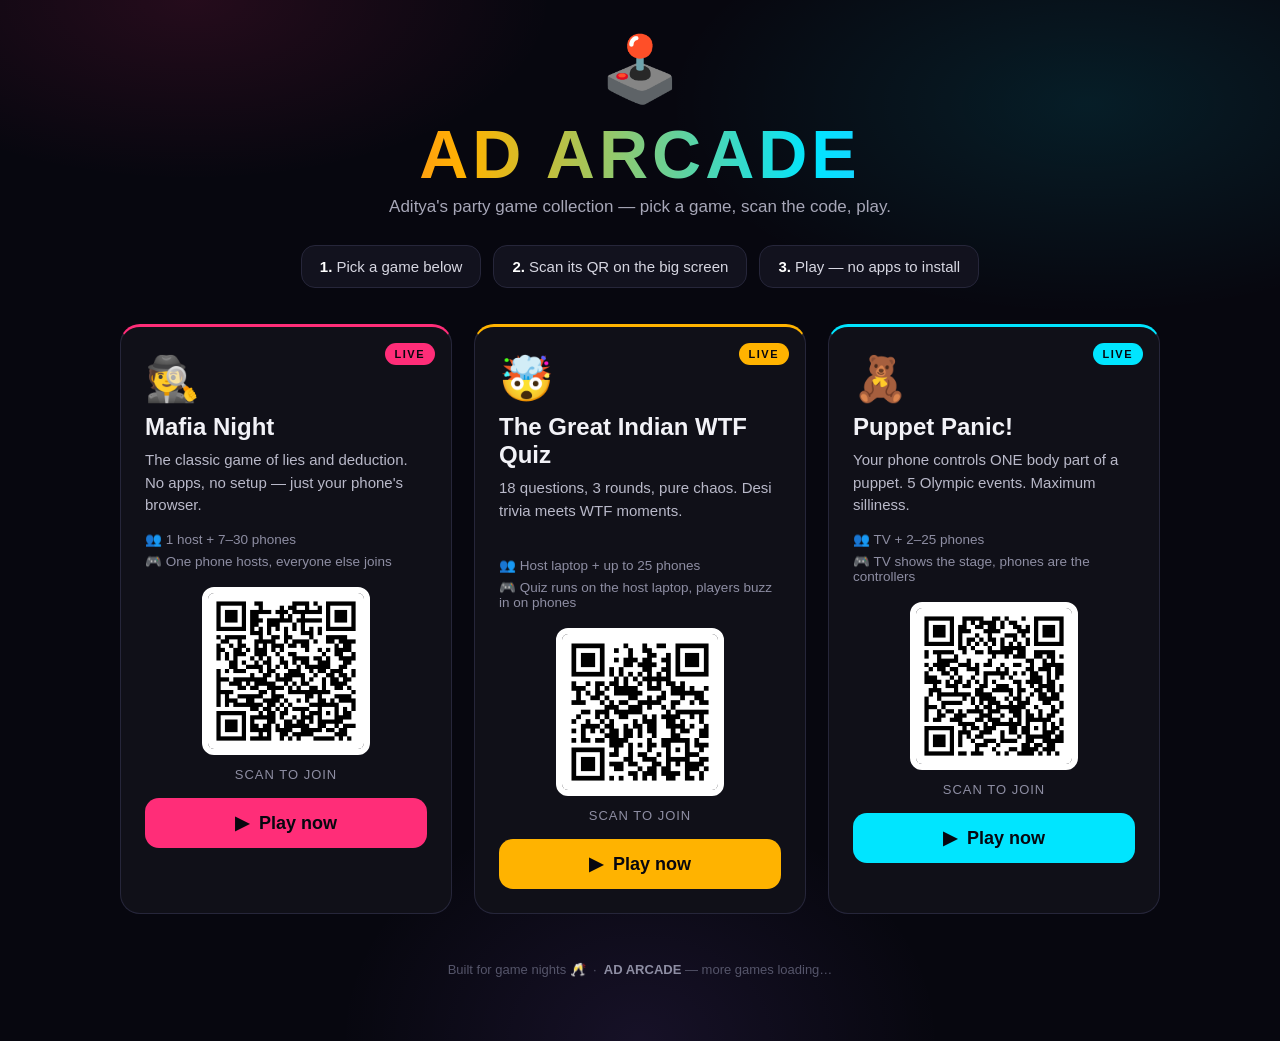
==== hub.html @ 67c1f90f "Add AD ARCADE game-night hub (hub.html) — links the three live party games with QR join codes" ====
<!DOCTYPE html>
<html lang="en">
<head>
<meta charset="UTF-8">
<meta name="viewport" content="width=device-width, initial-scale=1.0">
<title>AD ARCADE — Aditya's Party Games</title>
<style>
  * { margin:0; padding:0; box-sizing:border-box; }
  body {
    font-family: -apple-system, BlinkMacSystemFont, "Segoe UI", Roboto, Helvetica, Arial, sans-serif;
    background:#07070f; color:#f2f2f7; min-height:100vh;
    background-image:
      radial-gradient(600px 300px at 15% 0%, rgba(255,45,120,.12), transparent 60%),
      radial-gradient(700px 350px at 85% 10%, rgba(0,229,255,.10), transparent 60%),
      radial-gradient(500px 400px at 50% 100%, rgba(160,107,255,.10), transparent 60%);
  }
  .wrap { max-width:1080px; margin:0 auto; padding:32px 20px 64px; }
  header { text-align:center; margin-bottom:12px; }
  .logo { font-size:64px; }
  h1 {
    font-size:clamp(40px, 7vw, 68px); letter-spacing:4px; font-weight:900;
    background:linear-gradient(90deg,#ff2d78,#ffb300,#00e5ff,#a06bff);
    -webkit-background-clip:text; background-clip:text; color:transparent;
    margin:8px 0 4px;
  }
  .sub { color:#a7a7b8; font-size:17px; margin-bottom:28px; }
  .how { display:flex; gap:12px; justify-content:center; flex-wrap:wrap; margin-bottom:36px; }
  .step {
    background:#12121e; border:1px solid #26263a; border-radius:14px;
    padding:12px 18px; font-size:15px; color:#d7d7e2;
  }
  .step b { color:#fff; }
  .grid { display:grid; grid-template-columns:repeat(auto-fit, minmax(300px,1fr)); gap:22px; }
  .card {
    --ac:#00e5ff;
    position:relative; background:#101018; border-radius:20px; padding:26px 24px 24px;
    border:1px solid #26263a; border-top:3px solid var(--ac);
    box-shadow:0 0 0 rgba(0,0,0,0); transition:transform .18s ease, box-shadow .18s ease;
  }
  .card:hover { transform:translateY(-4px); box-shadow:0 12px 40px -12px var(--ac); }
  .badge {
    position:absolute; top:16px; right:16px; font-size:11px; font-weight:800; letter-spacing:1.5px;
    padding:5px 10px; border-radius:999px; background:var(--ac); color:#07070f;
  }
  .g-emoji { font-size:44px; margin-bottom:8px; }
  .card h2 { font-size:24px; margin-bottom:8px; }
  .tagline { color:#b9b9c9; font-size:15px; line-height:1.5; margin-bottom:14px; min-height:66px; }
  .meta { display:flex; flex-direction:column; gap:6px; font-size:13.5px; color:#8e8ea3; margin-bottom:18px; }
  .qr-wrap { text-align:center; margin-bottom:16px; }
  .qr { width:168px; height:168px; border-radius:12px; border:6px solid #fff; background:#fff; }
  .qr-cap { margin-top:8px; font-size:13px; color:#8e8ea3; letter-spacing:1px; text-transform:uppercase; }
  .play {
    display:block; text-align:center; text-decoration:none; font-weight:800; font-size:18px;
    color:#07070f; background:var(--ac); border-radius:14px; padding:14px;
  }
  .play:active { transform:scale(.98); }
  .soon { text-align:center; padding:26px 0 10px; }
  .soon-big { font-size:52px; margin-bottom:10px; }
  .soon-txt { color:#8e8ea3; font-size:15px; line-height:1.6; }
  footer { text-align:center; margin-top:48px; color:#55556a; font-size:13px; }
  footer b { color:#8e8ea3; }
</style>
</head>
<body>
<div class="wrap">
  <header>
    <div class="logo">🕹️</div>
    <h1>AD ARCADE</h1>
    <p class="sub">Aditya's party game collection — pick a game, scan the code, play.</p>
  </header>
  <div class="how">
    <div class="step"><b>1.</b> Pick a game below</div>
    <div class="step"><b>2.</b> Scan its QR on the big screen</div>
    <div class="step"><b>3.</b> Play — no apps to install</div>
  </div>
  <div class="grid">

    <article class="card" style="--ac:#ff2d78">
      <div class="badge">LIVE</div>
      <div class="g-emoji">🕵️</div>
      <h2>Mafia Night</h2>
      <p class="tagline">The classic game of lies and deduction. No apps, no setup — just your phone's browser.</p>
      <div class="meta">
        <span>👥 1 host + 7–30 phones</span>
        <span>🎮 One phone hosts, everyone else joins</span>
      </div>
      
        <div class="qr-wrap">
          <img class="qr" src="[data-uri]" alt="QR code for Mafia Night">
          <div class="qr-cap">Scan to join</div>
        </div>
        <a class="play" style="--ac:#ff2d78" href="https://ad-arcade-mafia-night.adityasuresh2110.workers.dev/" target="_blank" rel="noopener">▶&nbsp; Play now</a>
    </article>

    <article class="card" style="--ac:#ffb300">
      <div class="badge">LIVE</div>
      <div class="g-emoji">🤯</div>
      <h2>The Great Indian WTF Quiz</h2>
      <p class="tagline">18 questions, 3 rounds, pure chaos. Desi trivia meets WTF moments.</p>
      <div class="meta">
        <span>👥 Host laptop + up to 25 phones</span>
        <span>🎮 Quiz runs on the host laptop, players buzz in on phones</span>
      </div>
      
        <div class="qr-wrap">
          <img class="qr" src="[data-uri]" alt="QR code for The Great Indian WTF Quiz">
          <div class="qr-cap">Scan to join</div>
        </div>
        <a class="play" style="--ac:#ffb300" href="https://cute-blini-564c95.netlify.app" target="_blank" rel="noopener">▶&nbsp; Play now</a>
    </article>

    <article class="card" style="--ac:#00e5ff">
      <div class="badge">LIVE</div>
      <div class="g-emoji">🧸</div>
      <h2>Puppet Panic!</h2>
      <p class="tagline">Your phone controls ONE body part of a puppet. 5 Olympic events. Maximum silliness.</p>
      <div class="meta">
        <span>👥 TV + 2–25 phones</span>
        <span>🎮 TV shows the stage, phones are the controllers</span>
      </div>
      
        <div class="qr-wrap">
          <img class="qr" src="[data-uri]" alt="QR code for Puppet Panic!">
          <div class="qr-cap">Scan to join</div>
        </div>
        <a class="play" style="--ac:#00e5ff" href="https://adityasuresh109.github.io/Puppet-Panic/play.html" target="_blank" rel="noopener">▶&nbsp; Play now</a>
    </article>
  </div>
  <footer>Built for game nights 🥂 &nbsp;·&nbsp; <b>AD ARCADE</b> — more games loading…</footer>
</div>
</body>
</html>
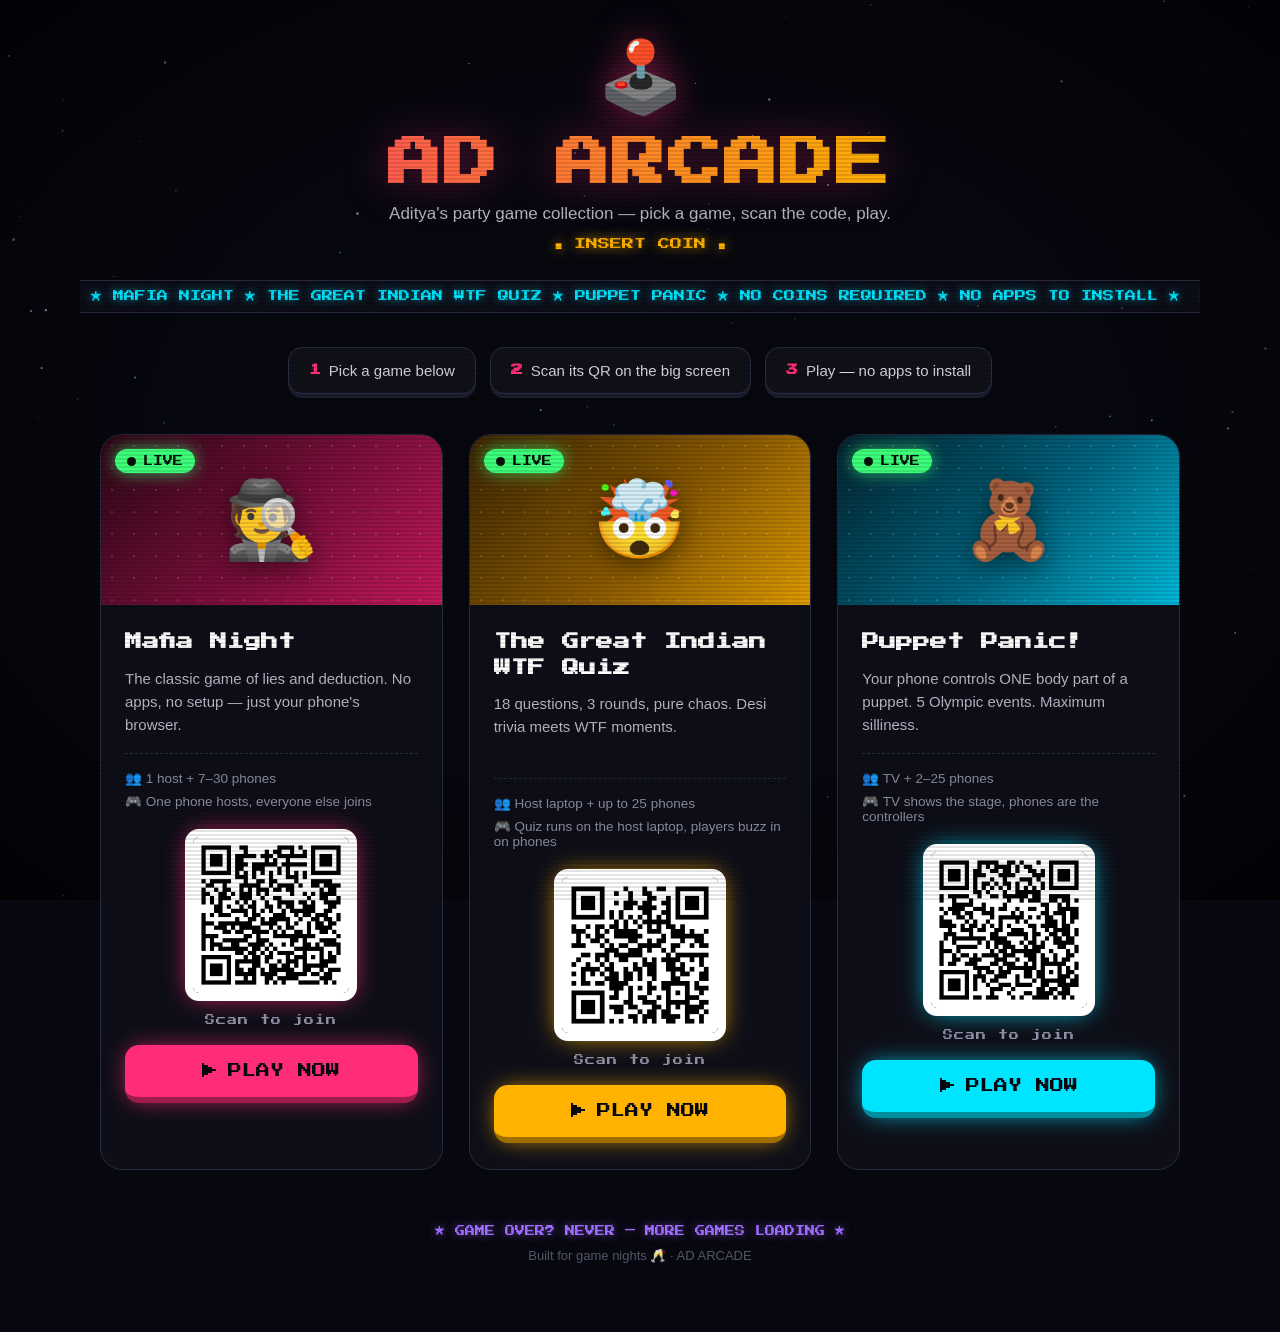
==== commit 33fbe902: "Arcade hub UI overhaul — Press Start 2P type, starfield, ticker, art headers, arcade buttons" ====
--- a/hub.html
+++ b/hub.html
@@ -5,128 +5,212 @@
 <meta name="viewport" content="width=device-width, initial-scale=1.0">
 <title>AD ARCADE — Aditya's Party Games</title>
 <style>
-  * { margin:0; padding:0; box-sizing:border-box; }
-  body {
-    font-family: -apple-system, BlinkMacSystemFont, "Segoe UI", Roboto, Helvetica, Arial, sans-serif;
-    background:#07070f; color:#f2f2f7; min-height:100vh;
-    background-image:
-      radial-gradient(600px 300px at 15% 0%, rgba(255,45,120,.12), transparent 60%),
-      radial-gradient(700px 350px at 85% 10%, rgba(0,229,255,.10), transparent 60%),
-      radial-gradient(500px 400px at 50% 100%, rgba(160,107,255,.10), transparent 60%);
-  }
-  .wrap { max-width:1080px; margin:0 auto; padding:32px 20px 64px; }
-  header { text-align:center; margin-bottom:12px; }
-  .logo { font-size:64px; }
-  h1 {
-    font-size:clamp(40px, 7vw, 68px); letter-spacing:4px; font-weight:900;
-    background:linear-gradient(90deg,#ff2d78,#ffb300,#00e5ff,#a06bff);
-    -webkit-background-clip:text; background-clip:text; color:transparent;
-    margin:8px 0 4px;
-  }
-  .sub { color:#a7a7b8; font-size:17px; margin-bottom:28px; }
-  .how { display:flex; gap:12px; justify-content:center; flex-wrap:wrap; margin-bottom:36px; }
-  .step {
-    background:#12121e; border:1px solid #26263a; border-radius:14px;
-    padding:12px 18px; font-size:15px; color:#d7d7e2;
-  }
-  .step b { color:#fff; }
-  .grid { display:grid; grid-template-columns:repeat(auto-fit, minmax(300px,1fr)); gap:22px; }
-  .card {
-    --ac:#00e5ff;
-    position:relative; background:#101018; border-radius:20px; padding:26px 24px 24px;
-    border:1px solid #26263a; border-top:3px solid var(--ac);
-    box-shadow:0 0 0 rgba(0,0,0,0); transition:transform .18s ease, box-shadow .18s ease;
-  }
-  .card:hover { transform:translateY(-4px); box-shadow:0 12px 40px -12px var(--ac); }
-  .badge {
-    position:absolute; top:16px; right:16px; font-size:11px; font-weight:800; letter-spacing:1.5px;
-    padding:5px 10px; border-radius:999px; background:var(--ac); color:#07070f;
-  }
-  .g-emoji { font-size:44px; margin-bottom:8px; }
-  .card h2 { font-size:24px; margin-bottom:8px; }
-  .tagline { color:#b9b9c9; font-size:15px; line-height:1.5; margin-bottom:14px; min-height:66px; }
-  .meta { display:flex; flex-direction:column; gap:6px; font-size:13.5px; color:#8e8ea3; margin-bottom:18px; }
-  .qr-wrap { text-align:center; margin-bottom:16px; }
-  .qr { width:168px; height:168px; border-radius:12px; border:6px solid #fff; background:#fff; }
-  .qr-cap { margin-top:8px; font-size:13px; color:#8e8ea3; letter-spacing:1px; text-transform:uppercase; }
-  .play {
-    display:block; text-align:center; text-decoration:none; font-weight:800; font-size:18px;
-    color:#07070f; background:var(--ac); border-radius:14px; padding:14px;
-  }
-  .play:active { transform:scale(.98); }
-  .soon { text-align:center; padding:26px 0 10px; }
-  .soon-big { font-size:52px; margin-bottom:10px; }
-  .soon-txt { color:#8e8ea3; font-size:15px; line-height:1.6; }
-  footer { text-align:center; margin-top:48px; color:#55556a; font-size:13px; }
-  footer b { color:#8e8ea3; }
+@import url('https://fonts.googleapis.com/css2?family=Press+Start+2P&display=swap');
+* { margin:0; padding:0; box-sizing:border-box; }
+:root { --bg:#07070f; }
+body {
+  font-family:-apple-system,BlinkMacSystemFont,"Segoe UI",Roboto,Helvetica,Arial,sans-serif;
+  background:var(--bg); color:#f2f2f7; min-height:100vh; overflow-x:hidden;
+}
+#stars { position:fixed; inset:0; z-index:0; pointer-events:none; }
+body::after {
+  content:""; position:fixed; inset:0; z-index:60; pointer-events:none; opacity:.5;
+  background:repeating-linear-gradient(transparent 0 2px, rgba(0,0,0,.22) 2px 4px);
+}
+.vignette { position:fixed; inset:0; z-index:1; pointer-events:none;
+  background:radial-gradient(ellipse at center, transparent 55%, rgba(0,0,0,.55) 100%); }
+.wrap { position:relative; z-index:2; max-width:1120px; margin:0 auto; padding:36px 20px 70px; }
+header { text-align:center; margin-bottom:6px; }
+.logo { font-size:70px; filter:drop-shadow(0 0 18px rgba(255,45,120,.55)); animation:hover 3.2s ease-in-out infinite; }
+@keyframes hover { 0%,100%{transform:translateY(0)} 50%{transform:translateY(-10px)} }
+h1 {
+  font-family:'Press Start 2P',monospace; font-size:clamp(30px,6vw,54px); letter-spacing:2px;
+  background:linear-gradient(90deg,#ff2d78,#ffb300,#00e5ff,#a06bff,#ff2d78);
+  background-size:300% 100%; -webkit-background-clip:text; background-clip:text; color:transparent;
+  animation:slide 8s linear infinite; margin:18px 0 14px;
+  filter:drop-shadow(0 0 22px rgba(255,45,120,.35));
+}
+@keyframes slide { to { background-position:300% 0; } }
+.sub { color:#b9b9c9; font-size:17px; margin-bottom:14px; }
+.coin {
+  font-family:'Press Start 2P',monospace; font-size:12px; color:#ffb300;
+  text-shadow:0 0 12px rgba(255,179,0,.8); animation:blink 1.4s steps(2) infinite; margin-bottom:26px;
+}
+@keyframes blink { 50% { opacity:.15; } }
+.ticker { overflow:hidden; border-top:1px solid #26263a; border-bottom:1px solid #26263a;
+  margin:0 -20px 34px; background:rgba(16,16,28,.7); }
+.ticker-inner { display:inline-block; white-space:nowrap; padding:10px 0;
+  font-family:'Press Start 2P',monospace; font-size:11px; color:#00e5ff;
+  text-shadow:0 0 10px rgba(0,229,255,.6); animation:tick 22s linear infinite; }
+@keyframes tick { from{transform:translateX(0)} to{transform:translateX(-50%)} }
+.how { display:flex; gap:14px; justify-content:center; flex-wrap:wrap; margin-bottom:40px; }
+.step { background:#101018; border:1px solid #2c2c44; border-radius:14px; padding:14px 20px;
+  font-size:15px; color:#d7d7e2; box-shadow:0 4px 0 #1c1c2c; }
+.step b { font-family:'Press Start 2P',monospace; font-size:12px; color:#ff2d78; margin-right:8px; }
+.grid { display:grid; grid-template-columns:repeat(auto-fit,minmax(310px,1fr)); gap:26px; }
+.card {
+  --ac:#00e5ff; background:#0e0e18; border-radius:22px; overflow:hidden;
+  border:1px solid #2a2a40; transition:transform .2s ease, box-shadow .2s ease;
+}
+.card:hover { transform:translateY(-6px) scale(1.01); box-shadow:0 18px 60px -14px var(--ac); }
+.art { position:relative; height:170px; display:flex; align-items:center; justify-content:center; overflow:hidden; }
+.art::before { content:""; position:absolute; inset:0;
+  background-image:radial-gradient(rgba(255,255,255,.14) 1.5px, transparent 1.5px);
+  background-size:22px 22px; }
+.art-emoji { font-size:76px; position:relative; z-index:1;
+  filter:drop-shadow(0 6px 14px rgba(0,0,0,.5)); animation:hover 3s ease-in-out infinite; }
+.shine { position:absolute; top:0; left:-80%; width:60%; height:100%; z-index:2;
+  background:linear-gradient(105deg,transparent,rgba(255,255,255,.22),transparent);
+  transform:skewX(-20deg); transition:left .7s ease; }
+.card:hover .shine { left:130%; }
+.livepill {
+  position:absolute; top:14px; left:14px; z-index:3; display:flex; align-items:center; gap:7px;
+  font-family:'Press Start 2P',monospace; font-size:10px; color:#06130b;
+  background:#3dff7a; border-radius:999px; padding:7px 12px;
+  box-shadow:0 0 16px rgba(61,255,122,.7);
+}
+.dot { width:9px; height:9px; border-radius:50%; background:#06130b; animation:blink 1.1s steps(2) infinite; }
+.cbody { padding:24px 24px 26px; }
+.card h2 { font-family:'Press Start 2P',monospace; font-size:17px; line-height:1.5; margin-bottom:12px; color:#fff; }
+.tagline { color:#b9b9c9; font-size:15px; line-height:1.55; margin-bottom:16px; min-height:70px; }
+.meta { display:flex; flex-direction:column; gap:7px; font-size:13.5px; color:#8e8ea3; margin-bottom:20px;
+  border-top:1px dashed #2a2a40; padding-top:16px; }
+.qr-wrap { text-align:center; margin-bottom:20px; }
+.qr { width:172px; height:172px; border-radius:14px; border:8px solid #fff; background:#fff;
+  box-shadow:0 0 26px -6px var(--ac); }
+.qr-cap { margin-top:10px; font-family:'Press Start 2P',monospace; font-size:10px; color:#8e8ea3; letter-spacing:1px; }
+.play {
+  display:flex; align-items:center; justify-content:center; gap:10px;
+  font-family:'Press Start 2P',monospace; font-size:14px; text-decoration:none; color:#07070f;
+  background:var(--ac); border-radius:14px; padding:18px;
+  border-bottom:6px solid color-mix(in srgb, var(--ac), black 38%);
+  text-shadow:none; transition:transform .08s ease, border-bottom-width .08s ease;
+  box-shadow:0 0 24px -6px var(--ac);
+}
+.play span { font-size:16px; }
+.play:hover { filter:brightness(1.08); }
+.play:active { transform:translateY(4px); border-bottom-width:2px; }
+footer { text-align:center; margin-top:56px; color:#55556a; font-size:13px; }
+footer .fcoin { font-family:'Press Start 2P',monospace; font-size:10px; color:#a06bff;
+  text-shadow:0 0 10px rgba(160,107,255,.6); display:block; margin-bottom:12px; }
+@media (max-width:640px){
+  .tagline{min-height:0}
+  .qr{width:150px;height:150px}
+}
 </style>
 </head>
 <body>
+<canvas id="stars"></canvas>
+<div class="vignette"></div>
 <div class="wrap">
   <header>
     <div class="logo">🕹️</div>
     <h1>AD ARCADE</h1>
     <p class="sub">Aditya's party game collection — pick a game, scan the code, play.</p>
+    <div class="coin">■ INSERT COIN ■</div>
   </header>
+  <div class="ticker"><div class="ticker-inner" id="ticker"></div></div>
   <div class="how">
-    <div class="step"><b>1.</b> Pick a game below</div>
-    <div class="step"><b>2.</b> Scan its QR on the big screen</div>
-    <div class="step"><b>3.</b> Play — no apps to install</div>
+    <div class="step"><b>1</b>Pick a game below</div>
+    <div class="step"><b>2</b>Scan its QR on the big screen</div>
+    <div class="step"><b>3</b>Play — no apps to install</div>
   </div>
   <div class="grid">
 
     <article class="card" style="--ac:#ff2d78">
-      <div class="badge">LIVE</div>
-      <div class="g-emoji">🕵️</div>
-      <h2>Mafia Night</h2>
-      <p class="tagline">The classic game of lies and deduction. No apps, no setup — just your phone's browser.</p>
-      <div class="meta">
-        <span>👥 1 host + 7–30 phones</span>
-        <span>🎮 One phone hosts, everyone else joins</span>
-      </div>
-      
+      <div class="art" style="background:linear-gradient(135deg,#2b0716 0%,#7d0f3c 55%,#c2185b 100%)">
+        <span class="livepill"><span class="dot"></span>LIVE</span>
+        <span class="art-emoji">🕵️</span>
+        <div class="shine"></div>
+      </div>
+      <div class="cbody">
+        <h2>Mafia Night</h2>
+        <p class="tagline">The classic game of lies and deduction. No apps, no setup — just your phone's browser.</p>
+        <div class="meta">
+          <span>👥 1 host + 7–30 phones</span>
+          <span>🎮 One phone hosts, everyone else joins</span>
+        </div>
         <div class="qr-wrap">
           <img class="qr" src="[data-uri]" alt="QR code for Mafia Night">
           <div class="qr-cap">Scan to join</div>
         </div>
-        <a class="play" style="--ac:#ff2d78" href="https://ad-arcade-mafia-night.adityasuresh2110.workers.dev/" target="_blank" rel="noopener">▶&nbsp; Play now</a>
+        <a class="play" href="https://ad-arcade-mafia-night.adityasuresh2110.workers.dev/" target="_blank" rel="noopener"><span>▶</span> PLAY NOW</a>
+      </div>
     </article>
 
     <article class="card" style="--ac:#ffb300">
-      <div class="badge">LIVE</div>
-      <div class="g-emoji">🤯</div>
-      <h2>The Great Indian WTF Quiz</h2>
-      <p class="tagline">18 questions, 3 rounds, pure chaos. Desi trivia meets WTF moments.</p>
-      <div class="meta">
-        <span>👥 Host laptop + up to 25 phones</span>
-        <span>🎮 Quiz runs on the host laptop, players buzz in on phones</span>
-      </div>
-      
+      <div class="art" style="background:linear-gradient(135deg,#3a2404 0%,#8a5a00 55%,#e09b00 100%)">
+        <span class="livepill"><span class="dot"></span>LIVE</span>
+        <span class="art-emoji">🤯</span>
+        <div class="shine"></div>
+      </div>
+      <div class="cbody">
+        <h2>The Great Indian WTF Quiz</h2>
+        <p class="tagline">18 questions, 3 rounds, pure chaos. Desi trivia meets WTF moments.</p>
+        <div class="meta">
+          <span>👥 Host laptop + up to 25 phones</span>
+          <span>🎮 Quiz runs on the host laptop, players buzz in on phones</span>
+        </div>
         <div class="qr-wrap">
           <img class="qr" src="[data-uri]" alt="QR code for The Great Indian WTF Quiz">
           <div class="qr-cap">Scan to join</div>
         </div>
-        <a class="play" style="--ac:#ffb300" href="https://cute-blini-564c95.netlify.app" target="_blank" rel="noopener">▶&nbsp; Play now</a>
+        <a class="play" href="https://cute-blini-564c95.netlify.app" target="_blank" rel="noopener"><span>▶</span> PLAY NOW</a>
+      </div>
     </article>
 
     <article class="card" style="--ac:#00e5ff">
-      <div class="badge">LIVE</div>
-      <div class="g-emoji">🧸</div>
-      <h2>Puppet Panic!</h2>
-      <p class="tagline">Your phone controls ONE body part of a puppet. 5 Olympic events. Maximum silliness.</p>
-      <div class="meta">
-        <span>👥 TV + 2–25 phones</span>
-        <span>🎮 TV shows the stage, phones are the controllers</span>
-      </div>
-      
+      <div class="art" style="background:linear-gradient(135deg,#04222e 0%,#00647f 55%,#00b8d9 100%)">
+        <span class="livepill"><span class="dot"></span>LIVE</span>
+        <span class="art-emoji">🧸</span>
+        <div class="shine"></div>
+      </div>
+      <div class="cbody">
+        <h2>Puppet Panic!</h2>
+        <p class="tagline">Your phone controls ONE body part of a puppet. 5 Olympic events. Maximum silliness.</p>
+        <div class="meta">
+          <span>👥 TV + 2–25 phones</span>
+          <span>🎮 TV shows the stage, phones are the controllers</span>
+        </div>
         <div class="qr-wrap">
           <img class="qr" src="[data-uri]" alt="QR code for Puppet Panic!">
           <div class="qr-cap">Scan to join</div>
         </div>
-        <a class="play" style="--ac:#00e5ff" href="https://adityasuresh109.github.io/Puppet-Panic/play.html" target="_blank" rel="noopener">▶&nbsp; Play now</a>
+        <a class="play" href="https://adityasuresh109.github.io/Puppet-Panic/play.html" target="_blank" rel="noopener"><span>▶</span> PLAY NOW</a>
+      </div>
     </article>
   </div>
-  <footer>Built for game nights 🥂 &nbsp;·&nbsp; <b>AD ARCADE</b> — more games loading…</footer>
+  <footer>
+    <span class="fcoin">★ GAME OVER? NEVER — MORE GAMES LOADING ★</span>
+    Built for game nights 🥂 · AD ARCADE
+  </footer>
 </div>
+<script>
+// Starfield
+const c = document.getElementById('stars'), x = c.getContext('2d');
+let W, H, stars = [];
+function size(){ W = c.width = innerWidth; H = c.height = innerHeight; }
+size(); addEventListener('resize', size);
+for (let i = 0; i < 160; i++) stars.push({
+  x: Math.random(), y: Math.random(),
+  s: Math.random()*1.8 + .4, v: Math.random()*.0006 + .0002,
+  tw: Math.random()*Math.PI*2
+});
+(function loop(t){
+  x.clearRect(0,0,W,H);
+  for (const st of stars){
+    st.y -= st.v; if (st.y < 0) st.y = 1;
+    const a = .35 + .35*Math.sin(t*.001 + st.tw);
+    x.globalAlpha = a;
+    x.fillStyle = '#cfe9ff';
+    x.fillRect(st.x*W, st.y*H, st.s, st.s);
+  }
+  x.globalAlpha = 1;
+  requestAnimationFrame(loop);
+})(0);
+// Ticker
+const msg = "&nbsp;★ MAFIA NIGHT ★ THE GREAT INDIAN WTF QUIZ ★ PUPPET PANIC ★ NO COINS REQUIRED ★ NO APPS TO INSTALL ★ ";
+document.getElementById('ticker').innerHTML = msg.repeat(6);
+</script>
 </body>
 </html>
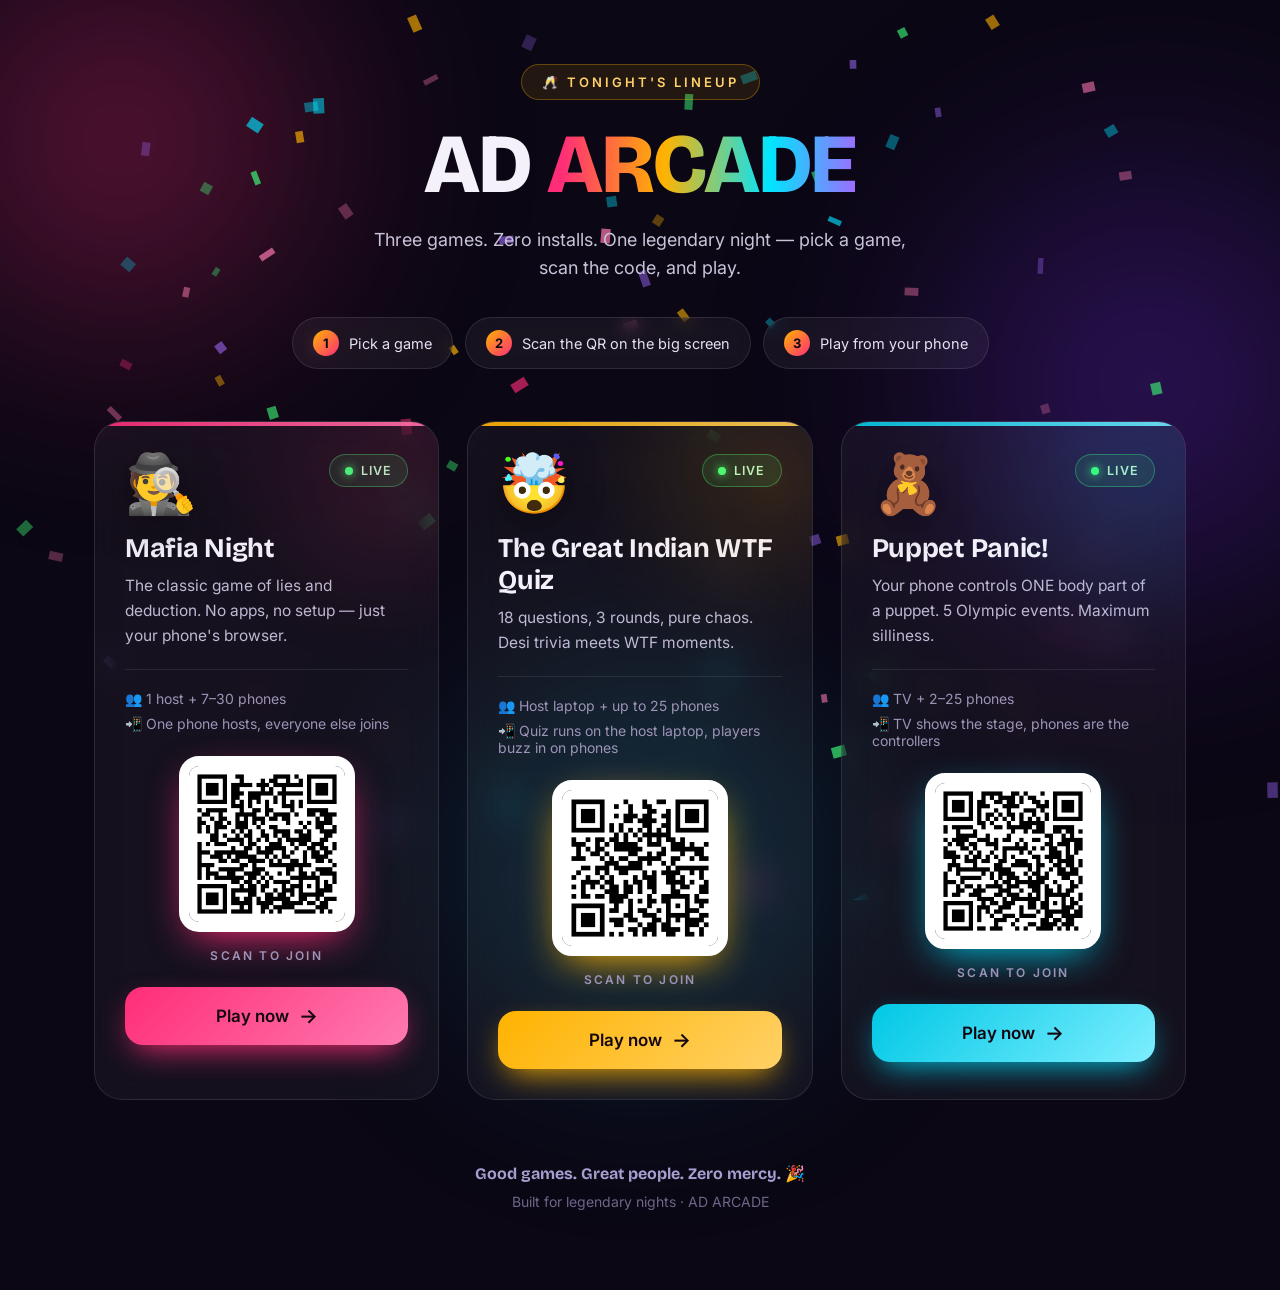
==== commit a2722c9c: "Arcade hub UI v3 — party vibe redesign: aurora gradients, confetti, glassmorphism, modern type" ====
--- a/hub.html
+++ b/hub.html
@@ -5,212 +5,214 @@
 <meta name="viewport" content="width=device-width, initial-scale=1.0">
 <title>AD ARCADE — Aditya's Party Games</title>
 <style>
-@import url('https://fonts.googleapis.com/css2?family=Press+Start+2P&display=swap');
+@import url('https://fonts.googleapis.com/css2?family=Bricolage+Grotesque:opsz,wght@12..96,500;12..96,700;12..96,800&family=Inter:wght@400;500;600&display=swap');
 * { margin:0; padding:0; box-sizing:border-box; }
-:root { --bg:#07070f; }
 body {
-  font-family:-apple-system,BlinkMacSystemFont,"Segoe UI",Roboto,Helvetica,Arial,sans-serif;
-  background:var(--bg); color:#f2f2f7; min-height:100vh; overflow-x:hidden;
-}
-#stars { position:fixed; inset:0; z-index:0; pointer-events:none; }
-body::after {
-  content:""; position:fixed; inset:0; z-index:60; pointer-events:none; opacity:.5;
-  background:repeating-linear-gradient(transparent 0 2px, rgba(0,0,0,.22) 2px 4px);
-}
-.vignette { position:fixed; inset:0; z-index:1; pointer-events:none;
-  background:radial-gradient(ellipse at center, transparent 55%, rgba(0,0,0,.55) 100%); }
-.wrap { position:relative; z-index:2; max-width:1120px; margin:0 auto; padding:36px 20px 70px; }
-header { text-align:center; margin-bottom:6px; }
-.logo { font-size:70px; filter:drop-shadow(0 0 18px rgba(255,45,120,.55)); animation:hover 3.2s ease-in-out infinite; }
-@keyframes hover { 0%,100%{transform:translateY(0)} 50%{transform:translateY(-10px)} }
+  font-family:'Inter',-apple-system,BlinkMacSystemFont,"Segoe UI",Roboto,sans-serif;
+  background:#0b0714; color:#f4f1fa; min-height:100vh; overflow-x:hidden;
+  -webkit-font-smoothing:antialiased;
+}
+.aurora { position:fixed; border-radius:50%; filter:blur(110px); z-index:0; pointer-events:none; opacity:.5; }
+.a1 { width:560px; height:560px; left:-160px; top:-140px;
+  background:radial-gradient(circle,#ff2d78,transparent 65%); animation:drift1 16s ease-in-out infinite alternate; }
+.a2 { width:620px; height:620px; right:-180px; top:8%;
+  background:radial-gradient(circle,#6d28d9,transparent 65%); animation:drift2 20s ease-in-out infinite alternate; }
+.a3 { width:520px; height:520px; left:30%; bottom:-220px;
+  background:radial-gradient(circle,#00b8d9,transparent 65%); opacity:.35; animation:drift1 24s ease-in-out infinite alternate-reverse; }
+@keyframes drift1 { to { transform:translate(70px,50px) scale(1.12); } }
+@keyframes drift2 { to { transform:translate(-60px,70px) scale(1.08); } }
+#confetti { position:fixed; inset:0; z-index:1; pointer-events:none; }
+.wrap { position:relative; z-index:2; max-width:1140px; margin:0 auto; padding:64px 24px 80px; }
+header { text-align:center; margin-bottom:52px; }
+.eyebrow {
+  display:inline-block; font-size:13px; font-weight:600; letter-spacing:3px; text-transform:uppercase;
+  color:#ffd166; background:rgba(255,179,0,.1); border:1px solid rgba(255,179,0,.3);
+  padding:9px 20px; border-radius:999px; margin-bottom:22px;
+}
 h1 {
-  font-family:'Press Start 2P',monospace; font-size:clamp(30px,6vw,54px); letter-spacing:2px;
-  background:linear-gradient(90deg,#ff2d78,#ffb300,#00e5ff,#a06bff,#ff2d78);
-  background-size:300% 100%; -webkit-background-clip:text; background-clip:text; color:transparent;
-  animation:slide 8s linear infinite; margin:18px 0 14px;
-  filter:drop-shadow(0 0 22px rgba(255,45,120,.35));
-}
-@keyframes slide { to { background-position:300% 0; } }
-.sub { color:#b9b9c9; font-size:17px; margin-bottom:14px; }
-.coin {
-  font-family:'Press Start 2P',monospace; font-size:12px; color:#ffb300;
-  text-shadow:0 0 12px rgba(255,179,0,.8); animation:blink 1.4s steps(2) infinite; margin-bottom:26px;
-}
-@keyframes blink { 50% { opacity:.15; } }
-.ticker { overflow:hidden; border-top:1px solid #26263a; border-bottom:1px solid #26263a;
-  margin:0 -20px 34px; background:rgba(16,16,28,.7); }
-.ticker-inner { display:inline-block; white-space:nowrap; padding:10px 0;
-  font-family:'Press Start 2P',monospace; font-size:11px; color:#00e5ff;
-  text-shadow:0 0 10px rgba(0,229,255,.6); animation:tick 22s linear infinite; }
-@keyframes tick { from{transform:translateX(0)} to{transform:translateX(-50%)} }
-.how { display:flex; gap:14px; justify-content:center; flex-wrap:wrap; margin-bottom:40px; }
-.step { background:#101018; border:1px solid #2c2c44; border-radius:14px; padding:14px 20px;
-  font-size:15px; color:#d7d7e2; box-shadow:0 4px 0 #1c1c2c; }
-.step b { font-family:'Press Start 2P',monospace; font-size:12px; color:#ff2d78; margin-right:8px; }
-.grid { display:grid; grid-template-columns:repeat(auto-fit,minmax(310px,1fr)); gap:26px; }
+  font-family:'Bricolage Grotesque',sans-serif; font-weight:800;
+  font-size:clamp(44px,7.5vw,84px); line-height:1.02; letter-spacing:-1px; margin-bottom:18px;
+}
+h1 .grad {
+  background:linear-gradient(92deg,#ff2d78 5%,#ffb300 38%,#00e5ff 72%,#a06bff 100%);
+  -webkit-background-clip:text; background-clip:text; color:transparent;
+}
+.sub { color:#c9c3d9; font-size:18px; max-width:560px; margin:0 auto 34px; line-height:1.6; }
+.how { display:flex; gap:12px; justify-content:center; flex-wrap:wrap; }
+.step {
+  display:flex; align-items:center; gap:10px; font-size:14.5px; color:#e6e1f2;
+  background:rgba(255,255,255,.05); border:1px solid rgba(255,255,255,.1);
+  padding:12px 20px; border-radius:999px; backdrop-filter:blur(8px);
+}
+.step b {
+  width:26px; height:26px; border-radius:50%; display:inline-flex; align-items:center; justify-content:center;
+  font-size:13px; font-weight:700; color:#0b0714;
+  background:linear-gradient(135deg,#ffb300,#ff2d78);
+}
+.grid { display:grid; grid-template-columns:repeat(auto-fit,minmax(320px,1fr)); gap:28px; }
 .card {
-  --ac:#00e5ff; background:#0e0e18; border-radius:22px; overflow:hidden;
-  border:1px solid #2a2a40; transition:transform .2s ease, box-shadow .2s ease;
-}
-.card:hover { transform:translateY(-6px) scale(1.01); box-shadow:0 18px 60px -14px var(--ac); }
-.art { position:relative; height:170px; display:flex; align-items:center; justify-content:center; overflow:hidden; }
-.art::before { content:""; position:absolute; inset:0;
-  background-image:radial-gradient(rgba(255,255,255,.14) 1.5px, transparent 1.5px);
-  background-size:22px 22px; }
-.art-emoji { font-size:76px; position:relative; z-index:1;
-  filter:drop-shadow(0 6px 14px rgba(0,0,0,.5)); animation:hover 3s ease-in-out infinite; }
-.shine { position:absolute; top:0; left:-80%; width:60%; height:100%; z-index:2;
-  background:linear-gradient(105deg,transparent,rgba(255,255,255,.22),transparent);
-  transform:skewX(-20deg); transition:left .7s ease; }
-.card:hover .shine { left:130%; }
-.livepill {
-  position:absolute; top:14px; left:14px; z-index:3; display:flex; align-items:center; gap:7px;
-  font-family:'Press Start 2P',monospace; font-size:10px; color:#06130b;
-  background:#3dff7a; border-radius:999px; padding:7px 12px;
-  box-shadow:0 0 16px rgba(61,255,122,.7);
-}
-.dot { width:9px; height:9px; border-radius:50%; background:#06130b; animation:blink 1.1s steps(2) infinite; }
-.cbody { padding:24px 24px 26px; }
-.card h2 { font-family:'Press Start 2P',monospace; font-size:17px; line-height:1.5; margin-bottom:12px; color:#fff; }
-.tagline { color:#b9b9c9; font-size:15px; line-height:1.55; margin-bottom:16px; min-height:70px; }
-.meta { display:flex; flex-direction:column; gap:7px; font-size:13.5px; color:#8e8ea3; margin-bottom:20px;
-  border-top:1px dashed #2a2a40; padding-top:16px; }
-.qr-wrap { text-align:center; margin-bottom:20px; }
-.qr { width:172px; height:172px; border-radius:14px; border:8px solid #fff; background:#fff;
-  box-shadow:0 0 26px -6px var(--ac); }
-.qr-cap { margin-top:10px; font-family:'Press Start 2P',monospace; font-size:10px; color:#8e8ea3; letter-spacing:1px; }
+  --ac:#ff2d78; --ac2:#ff7ab0;
+  position:relative; border-radius:28px; padding:32px 30px 30px; overflow:hidden;
+  background:rgba(255,255,255,.045); border:1px solid rgba(255,255,255,.1);
+  backdrop-filter:blur(18px); -webkit-backdrop-filter:blur(18px);
+  transition:transform .22s ease, box-shadow .22s ease, border-color .22s ease;
+}
+.card::before {
+  content:""; position:absolute; inset:0 0 auto 0; height:4px;
+  background:linear-gradient(90deg,var(--ac),var(--ac2)); opacity:.9;
+}
+.card::after {
+  content:""; position:absolute; width:340px; height:340px; right:-120px; top:-120px; border-radius:50%;
+  background:radial-gradient(circle,var(--ac),transparent 65%); opacity:.16; filter:blur(50px);
+  transition:opacity .25s ease; pointer-events:none;
+}
+.card:hover { transform:translateY(-8px); border-color:rgba(255,255,255,.22);
+  box-shadow:0 30px 70px -20px var(--ac); }
+.card:hover::after { opacity:.3; }
+.card-top { display:flex; align-items:flex-start; justify-content:space-between; margin-bottom:20px; }
+.emoji { font-size:58px; line-height:1; filter:drop-shadow(0 8px 20px rgba(0,0,0,.45)); }
+.live {
+  display:inline-flex; align-items:center; gap:8px; font-size:12.5px; font-weight:600;
+  letter-spacing:1.2px; text-transform:uppercase; color:#b6f5c9;
+  background:rgba(61,255,122,.1); border:1px solid rgba(61,255,122,.35);
+  padding:8px 15px; border-radius:999px;
+}
+.live i { width:8px; height:8px; border-radius:50%; background:#3dff7a;
+  box-shadow:0 0 10px #3dff7a; animation:pulse 1.6s ease-in-out infinite; }
+@keyframes pulse { 50% { opacity:.35; } }
+.card h2 { font-family:'Bricolage Grotesque',sans-serif; font-weight:700;
+  font-size:27px; letter-spacing:-.3px; margin-bottom:10px; }
+.tagline { color:#c0b9d4; font-size:15.5px; line-height:1.6; margin-bottom:20px; }
+.meta { display:flex; flex-direction:column; gap:8px; font-size:14px; color:#9d94b8;
+  margin-bottom:24px; padding-top:20px; border-top:1px solid rgba(255,255,255,.09); }
+.qr-wrap { text-align:center; margin-bottom:24px; }
+.qr { width:176px; height:176px; border-radius:20px; border:10px solid #fff; background:#fff;
+  box-shadow:0 14px 40px -12px var(--ac); }
+.qr-cap { margin-top:12px; font-size:12px; font-weight:600; letter-spacing:2.2px;
+  text-transform:uppercase; color:#9d94b8; }
 .play {
   display:flex; align-items:center; justify-content:center; gap:10px;
-  font-family:'Press Start 2P',monospace; font-size:14px; text-decoration:none; color:#07070f;
-  background:var(--ac); border-radius:14px; padding:18px;
-  border-bottom:6px solid color-mix(in srgb, var(--ac), black 38%);
-  text-shadow:none; transition:transform .08s ease, border-bottom-width .08s ease;
-  box-shadow:0 0 24px -6px var(--ac);
-}
-.play span { font-size:16px; }
-.play:hover { filter:brightness(1.08); }
-.play:active { transform:translateY(4px); border-bottom-width:2px; }
-footer { text-align:center; margin-top:56px; color:#55556a; font-size:13px; }
-footer .fcoin { font-family:'Press Start 2P',monospace; font-size:10px; color:#a06bff;
-  text-shadow:0 0 10px rgba(160,107,255,.6); display:block; margin-bottom:12px; }
+  font-size:17px; font-weight:600; text-decoration:none; color:#14060f;
+  background:linear-gradient(135deg,var(--ac),var(--ac2));
+  border-radius:18px; padding:17px; transition:transform .12s ease, filter .12s ease;
+  box-shadow:0 12px 32px -10px var(--ac);
+}
+.play span { font-size:20px; transition:transform .15s ease; }
+.play:hover { filter:brightness(1.07); }
+.play:hover span { transform:translateX(5px); }
+.play:active { transform:scale(.97); }
+footer { text-align:center; margin-top:64px; color:#6f6589; font-size:14px; }
+footer .big { font-family:'Bricolage Grotesque',sans-serif; font-weight:700; font-size:16px;
+  color:#a99ed0; display:block; margin-bottom:10px; }
 @media (max-width:640px){
-  .tagline{min-height:0}
-  .qr{width:150px;height:150px}
+  .wrap{padding:48px 18px 64px}
+  .qr{width:154px;height:154px}
 }
 </style>
 </head>
 <body>
-<canvas id="stars"></canvas>
-<div class="vignette"></div>
+<div class="aurora a1"></div><div class="aurora a2"></div><div class="aurora a3"></div>
+<canvas id="confetti"></canvas>
 <div class="wrap">
   <header>
-    <div class="logo">🕹️</div>
-    <h1>AD ARCADE</h1>
-    <p class="sub">Aditya's party game collection — pick a game, scan the code, play.</p>
-    <div class="coin">■ INSERT COIN ■</div>
+    <span class="eyebrow">🥂 Tonight's lineup</span>
+    <h1>AD <span class="grad">ARCADE</span></h1>
+    <p class="sub">Three games. Zero installs. One legendary night — pick a game, scan the code, and play.</p>
+    <div class="how">
+      <div class="step"><b>1</b>Pick a game</div>
+      <div class="step"><b>2</b>Scan the QR on the big screen</div>
+      <div class="step"><b>3</b>Play from your phone</div>
+    </div>
   </header>
-  <div class="ticker"><div class="ticker-inner" id="ticker"></div></div>
-  <div class="how">
-    <div class="step"><b>1</b>Pick a game below</div>
-    <div class="step"><b>2</b>Scan its QR on the big screen</div>
-    <div class="step"><b>3</b>Play — no apps to install</div>
-  </div>
   <div class="grid">
 
-    <article class="card" style="--ac:#ff2d78">
-      <div class="art" style="background:linear-gradient(135deg,#2b0716 0%,#7d0f3c 55%,#c2185b 100%)">
-        <span class="livepill"><span class="dot"></span>LIVE</span>
-        <span class="art-emoji">🕵️</span>
-        <div class="shine"></div>
-      </div>
-      <div class="cbody">
-        <h2>Mafia Night</h2>
-        <p class="tagline">The classic game of lies and deduction. No apps, no setup — just your phone's browser.</p>
-        <div class="meta">
-          <span>👥 1 host + 7–30 phones</span>
-          <span>🎮 One phone hosts, everyone else joins</span>
-        </div>
-        <div class="qr-wrap">
-          <img class="qr" src="[data-uri]" alt="QR code for Mafia Night">
-          <div class="qr-cap">Scan to join</div>
-        </div>
-        <a class="play" href="https://ad-arcade-mafia-night.adityasuresh2110.workers.dev/" target="_blank" rel="noopener"><span>▶</span> PLAY NOW</a>
-      </div>
+    <article class="card" style="--ac:#ff2d78;--ac2:#ff7ab0">
+      <div class="card-top">
+        <span class="emoji">🕵️</span>
+        <span class="live"><i></i>Live</span>
+      </div>
+      <h2>Mafia Night</h2>
+      <p class="tagline">The classic game of lies and deduction. No apps, no setup — just your phone's browser.</p>
+      <div class="meta">
+        <span>👥 1 host + 7–30 phones</span>
+        <span>📲 One phone hosts, everyone else joins</span>
+      </div>
+      <div class="qr-wrap">
+        <img class="qr" src="[data-uri]" alt="QR code for Mafia Night">
+        <div class="qr-cap">Scan to join</div>
+      </div>
+      <a class="play" href="https://ad-arcade-mafia-night.adityasuresh2110.workers.dev/" target="_blank" rel="noopener">Play now <span>→</span></a>
     </article>
 
-    <article class="card" style="--ac:#ffb300">
-      <div class="art" style="background:linear-gradient(135deg,#3a2404 0%,#8a5a00 55%,#e09b00 100%)">
-        <span class="livepill"><span class="dot"></span>LIVE</span>
-        <span class="art-emoji">🤯</span>
-        <div class="shine"></div>
-      </div>
-      <div class="cbody">
-        <h2>The Great Indian WTF Quiz</h2>
-        <p class="tagline">18 questions, 3 rounds, pure chaos. Desi trivia meets WTF moments.</p>
-        <div class="meta">
-          <span>👥 Host laptop + up to 25 phones</span>
-          <span>🎮 Quiz runs on the host laptop, players buzz in on phones</span>
-        </div>
-        <div class="qr-wrap">
-          <img class="qr" src="[data-uri]" alt="QR code for The Great Indian WTF Quiz">
-          <div class="qr-cap">Scan to join</div>
-        </div>
-        <a class="play" href="https://cute-blini-564c95.netlify.app" target="_blank" rel="noopener"><span>▶</span> PLAY NOW</a>
-      </div>
+    <article class="card" style="--ac:#ffb300;--ac2:#ffd166">
+      <div class="card-top">
+        <span class="emoji">🤯</span>
+        <span class="live"><i></i>Live</span>
+      </div>
+      <h2>The Great Indian WTF Quiz</h2>
+      <p class="tagline">18 questions, 3 rounds, pure chaos. Desi trivia meets WTF moments.</p>
+      <div class="meta">
+        <span>👥 Host laptop + up to 25 phones</span>
+        <span>📲 Quiz runs on the host laptop, players buzz in on phones</span>
+      </div>
+      <div class="qr-wrap">
+        <img class="qr" src="[data-uri]" alt="QR code for The Great Indian WTF Quiz">
+        <div class="qr-cap">Scan to join</div>
+      </div>
+      <a class="play" href="https://cute-blini-564c95.netlify.app" target="_blank" rel="noopener">Play now <span>→</span></a>
     </article>
 
-    <article class="card" style="--ac:#00e5ff">
-      <div class="art" style="background:linear-gradient(135deg,#04222e 0%,#00647f 55%,#00b8d9 100%)">
-        <span class="livepill"><span class="dot"></span>LIVE</span>
-        <span class="art-emoji">🧸</span>
-        <div class="shine"></div>
-      </div>
-      <div class="cbody">
-        <h2>Puppet Panic!</h2>
-        <p class="tagline">Your phone controls ONE body part of a puppet. 5 Olympic events. Maximum silliness.</p>
-        <div class="meta">
-          <span>👥 TV + 2–25 phones</span>
-          <span>🎮 TV shows the stage, phones are the controllers</span>
-        </div>
-        <div class="qr-wrap">
-          <img class="qr" src="[data-uri]" alt="QR code for Puppet Panic!">
-          <div class="qr-cap">Scan to join</div>
-        </div>
-        <a class="play" href="https://adityasuresh109.github.io/Puppet-Panic/play.html" target="_blank" rel="noopener"><span>▶</span> PLAY NOW</a>
-      </div>
+    <article class="card" style="--ac:#00c8e5;--ac2:#7deeff">
+      <div class="card-top">
+        <span class="emoji">🧸</span>
+        <span class="live"><i></i>Live</span>
+      </div>
+      <h2>Puppet Panic!</h2>
+      <p class="tagline">Your phone controls ONE body part of a puppet. 5 Olympic events. Maximum silliness.</p>
+      <div class="meta">
+        <span>👥 TV + 2–25 phones</span>
+        <span>📲 TV shows the stage, phones are the controllers</span>
+      </div>
+      <div class="qr-wrap">
+        <img class="qr" src="[data-uri]" alt="QR code for Puppet Panic!">
+        <div class="qr-cap">Scan to join</div>
+      </div>
+      <a class="play" href="https://adityasuresh109.github.io/Puppet-Panic/play.html" target="_blank" rel="noopener">Play now <span>→</span></a>
     </article>
   </div>
   <footer>
-    <span class="fcoin">★ GAME OVER? NEVER — MORE GAMES LOADING ★</span>
-    Built for game nights 🥂 · AD ARCADE
+    <span class="big">Good games. Great people. Zero mercy. 🎉</span>
+    Built for legendary nights · AD ARCADE
   </footer>
 </div>
 <script>
-// Starfield
-const c = document.getElementById('stars'), x = c.getContext('2d');
-let W, H, stars = [];
+// Gentle floating confetti
+const c = document.getElementById('confetti'), x = c.getContext('2d');
+const COLORS = ['#ff2d78','#ffb300','#00e5ff','#a06bff','#3dff7a','#ff7ab0'];
+let W, H, P = [];
 function size(){ W = c.width = innerWidth; H = c.height = innerHeight; }
 size(); addEventListener('resize', size);
-for (let i = 0; i < 160; i++) stars.push({
-  x: Math.random(), y: Math.random(),
-  s: Math.random()*1.8 + .4, v: Math.random()*.0006 + .0002,
-  tw: Math.random()*Math.PI*2
-});
-(function loop(t){
+function spawn(top){
+  return { x: Math.random()*W, y: top ? -20 : Math.random()*H,
+    w: 5+Math.random()*6, h: 8+Math.random()*8,
+    vy: .35+Math.random()*.9, vx: -.4+Math.random()*.8,
+    r: Math.random()*Math.PI*2, vr: -.02+Math.random()*.04,
+    col: COLORS[(Math.random()*COLORS.length)|0], a: .25+Math.random()*.45 };
+}
+for (let i=0;i<90;i++) P.push(spawn(false));
+(function loop(){
   x.clearRect(0,0,W,H);
-  for (const st of stars){
-    st.y -= st.v; if (st.y < 0) st.y = 1;
-    const a = .35 + .35*Math.sin(t*.001 + st.tw);
-    x.globalAlpha = a;
-    x.fillStyle = '#cfe9ff';
-    x.fillRect(st.x*W, st.y*H, st.s, st.s);
+  for (const p of P){
+    p.y += p.vy; p.x += p.vx + Math.sin(p.y*.02)*.4; p.r += p.vr;
+    if (p.y > H+30) Object.assign(p, spawn(true));
+    x.save(); x.translate(p.x,p.y); x.rotate(p.r);
+    x.globalAlpha = p.a; x.fillStyle = p.col;
+    x.fillRect(-p.w/2,-p.h/2,p.w,p.h);
+    x.restore();
   }
   x.globalAlpha = 1;
   requestAnimationFrame(loop);
-})(0);
-// Ticker
-const msg = "&nbsp;★ MAFIA NIGHT ★ THE GREAT INDIAN WTF QUIZ ★ PUPPET PANIC ★ NO COINS REQUIRED ★ NO APPS TO INSTALL ★ ";
-document.getElementById('ticker').innerHTML = msg.repeat(6);
+})();
 </script>
 </body>
 </html>
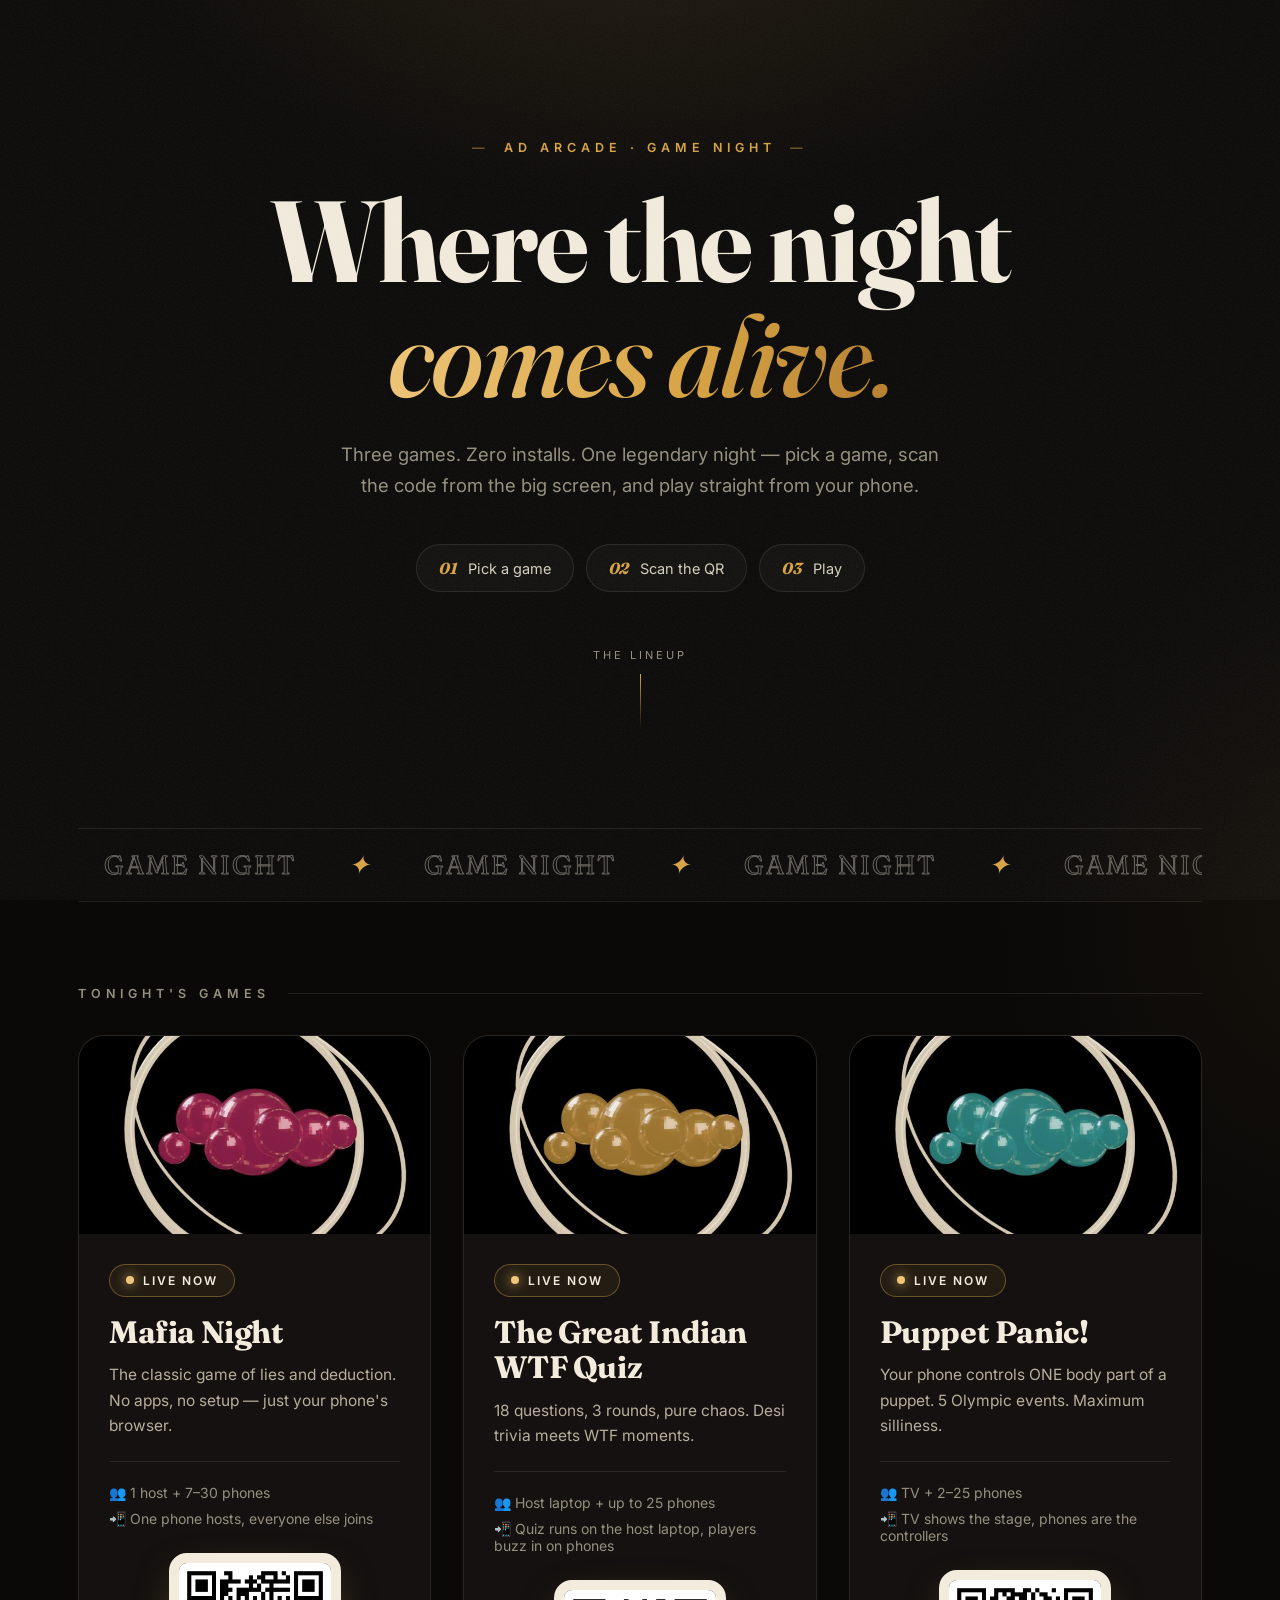
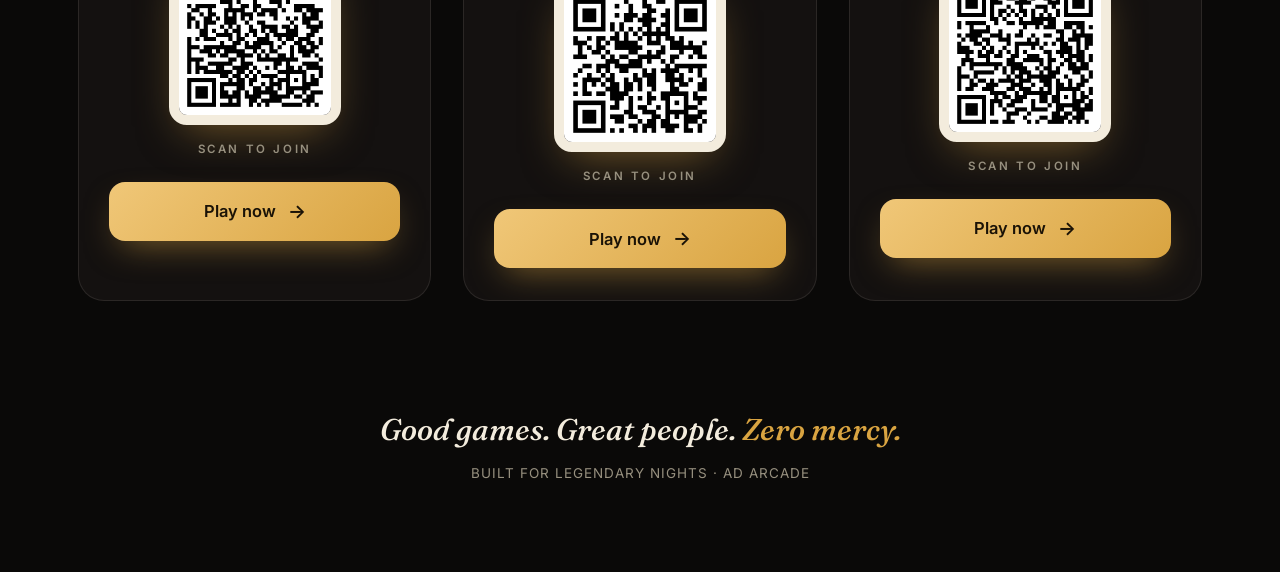
==== commit ed2db047: "Arcade hub v4 — noir & gold redesign: Blender-rendered jewel artwork, Fraunces editorial type, film " ====
--- a/hub.html
+++ b/hub.html
@@ -3,216 +3,195 @@
 <head>
 <meta charset="UTF-8">
 <meta name="viewport" content="width=device-width, initial-scale=1.0">
-<title>AD ARCADE — Aditya's Party Games</title>
+<title>AD ARCADE — A Night of Games</title>
 <style>
-@import url('https://fonts.googleapis.com/css2?family=Bricolage+Grotesque:opsz,wght@12..96,500;12..96,700;12..96,800&family=Inter:wght@400;500;600&display=swap');
+@import url('https://fonts.googleapis.com/css2?family=Fraunces:ital,opsz,wght@0,9..144,500;0,9..144,700;1,9..144,500;1,9..144,700&family=Inter:wght@400;500;600&display=swap');
 * { margin:0; padding:0; box-sizing:border-box; }
+:root {
+  --bg:#0a0908; --surface:#141110; --cream:#f3ecdd; --gold:#d9a441; --gold-hi:#f0c778;
+  --muted:#97907f; --line:rgba(243,236,221,.1);
+}
 body {
   font-family:'Inter',-apple-system,BlinkMacSystemFont,"Segoe UI",Roboto,sans-serif;
-  background:#0b0714; color:#f4f1fa; min-height:100vh; overflow-x:hidden;
+  background:
+    radial-gradient(760px 460px at 50% -120px, rgba(217,164,65,.13), transparent 70%),
+    radial-gradient(560px 560px at 108% 42%, rgba(217,164,65,.06), transparent 70%),
+    #0a0908; color:var(--cream); min-height:100vh; overflow-x:hidden;
   -webkit-font-smoothing:antialiased;
 }
-.aurora { position:fixed; border-radius:50%; filter:blur(110px); z-index:0; pointer-events:none; opacity:.5; }
-.a1 { width:560px; height:560px; left:-160px; top:-140px;
-  background:radial-gradient(circle,#ff2d78,transparent 65%); animation:drift1 16s ease-in-out infinite alternate; }
-.a2 { width:620px; height:620px; right:-180px; top:8%;
-  background:radial-gradient(circle,#6d28d9,transparent 65%); animation:drift2 20s ease-in-out infinite alternate; }
-.a3 { width:520px; height:520px; left:30%; bottom:-220px;
-  background:radial-gradient(circle,#00b8d9,transparent 65%); opacity:.35; animation:drift1 24s ease-in-out infinite alternate-reverse; }
-@keyframes drift1 { to { transform:translate(70px,50px) scale(1.12); } }
-@keyframes drift2 { to { transform:translate(-60px,70px) scale(1.08); } }
-#confetti { position:fixed; inset:0; z-index:1; pointer-events:none; }
-.wrap { position:relative; z-index:2; max-width:1140px; margin:0 auto; padding:64px 24px 80px; }
-header { text-align:center; margin-bottom:52px; }
-.eyebrow {
-  display:inline-block; font-size:13px; font-weight:600; letter-spacing:3px; text-transform:uppercase;
-  color:#ffd166; background:rgba(255,179,0,.1); border:1px solid rgba(255,179,0,.3);
-  padding:9px 20px; border-radius:999px; margin-bottom:22px;
-}
-h1 {
-  font-family:'Bricolage Grotesque',sans-serif; font-weight:800;
-  font-size:clamp(44px,7.5vw,84px); line-height:1.02; letter-spacing:-1px; margin-bottom:18px;
-}
-h1 .grad {
-  background:linear-gradient(92deg,#ff2d78 5%,#ffb300 38%,#00e5ff 72%,#a06bff 100%);
-  -webkit-background-clip:text; background-clip:text; color:transparent;
-}
-.sub { color:#c9c3d9; font-size:18px; max-width:560px; margin:0 auto 34px; line-height:1.6; }
-.how { display:flex; gap:12px; justify-content:center; flex-wrap:wrap; }
-.step {
-  display:flex; align-items:center; gap:10px; font-size:14.5px; color:#e6e1f2;
-  background:rgba(255,255,255,.05); border:1px solid rgba(255,255,255,.1);
-  padding:12px 20px; border-radius:999px; backdrop-filter:blur(8px);
-}
-.step b {
-  width:26px; height:26px; border-radius:50%; display:inline-flex; align-items:center; justify-content:center;
-  font-size:13px; font-weight:700; color:#0b0714;
-  background:linear-gradient(135deg,#ffb300,#ff2d78);
-}
-.grid { display:grid; grid-template-columns:repeat(auto-fit,minmax(320px,1fr)); gap:28px; }
-.card {
-  --ac:#ff2d78; --ac2:#ff7ab0;
-  position:relative; border-radius:28px; padding:32px 30px 30px; overflow:hidden;
-  background:rgba(255,255,255,.045); border:1px solid rgba(255,255,255,.1);
-  backdrop-filter:blur(18px); -webkit-backdrop-filter:blur(18px);
-  transition:transform .22s ease, box-shadow .22s ease, border-color .22s ease;
-}
-.card::before {
-  content:""; position:absolute; inset:0 0 auto 0; height:4px;
-  background:linear-gradient(90deg,var(--ac),var(--ac2)); opacity:.9;
-}
-.card::after {
-  content:""; position:absolute; width:340px; height:340px; right:-120px; top:-120px; border-radius:50%;
-  background:radial-gradient(circle,var(--ac),transparent 65%); opacity:.16; filter:blur(50px);
-  transition:opacity .25s ease; pointer-events:none;
-}
-.card:hover { transform:translateY(-8px); border-color:rgba(255,255,255,.22);
-  box-shadow:0 30px 70px -20px var(--ac); }
-.card:hover::after { opacity:.3; }
-.card-top { display:flex; align-items:flex-start; justify-content:space-between; margin-bottom:20px; }
-.emoji { font-size:58px; line-height:1; filter:drop-shadow(0 8px 20px rgba(0,0,0,.45)); }
-.live {
-  display:inline-flex; align-items:center; gap:8px; font-size:12.5px; font-weight:600;
-  letter-spacing:1.2px; text-transform:uppercase; color:#b6f5c9;
-  background:rgba(61,255,122,.1); border:1px solid rgba(61,255,122,.35);
-  padding:8px 15px; border-radius:999px;
-}
-.live i { width:8px; height:8px; border-radius:50%; background:#3dff7a;
-  box-shadow:0 0 10px #3dff7a; animation:pulse 1.6s ease-in-out infinite; }
-@keyframes pulse { 50% { opacity:.35; } }
-.card h2 { font-family:'Bricolage Grotesque',sans-serif; font-weight:700;
-  font-size:27px; letter-spacing:-.3px; margin-bottom:10px; }
-.tagline { color:#c0b9d4; font-size:15.5px; line-height:1.6; margin-bottom:20px; }
-.meta { display:flex; flex-direction:column; gap:8px; font-size:14px; color:#9d94b8;
-  margin-bottom:24px; padding-top:20px; border-top:1px solid rgba(255,255,255,.09); }
-.qr-wrap { text-align:center; margin-bottom:24px; }
-.qr { width:176px; height:176px; border-radius:20px; border:10px solid #fff; background:#fff;
-  box-shadow:0 14px 40px -12px var(--ac); }
-.qr-cap { margin-top:12px; font-size:12px; font-weight:600; letter-spacing:2.2px;
-  text-transform:uppercase; color:#9d94b8; }
-.play {
-  display:flex; align-items:center; justify-content:center; gap:10px;
-  font-size:17px; font-weight:600; text-decoration:none; color:#14060f;
-  background:linear-gradient(135deg,var(--ac),var(--ac2));
-  border-radius:18px; padding:17px; transition:transform .12s ease, filter .12s ease;
-  box-shadow:0 12px 32px -10px var(--ac);
-}
-.play span { font-size:20px; transition:transform .15s ease; }
-.play:hover { filter:brightness(1.07); }
+.grain { position:fixed; inset:0; z-index:60; pointer-events:none; opacity:.07;
+  background-image:url("data:image/svg+xml,%3Csvg xmlns='http://www.w3.org/2000/svg' width='160' height='160'%3E%3Cfilter id='n'%3E%3CfeTurbulence type='fractalNoise' baseFrequency='0.9' numOctaves='2'/%3E%3C/filter%3E%3Crect width='160' height='160' filter='url(%23n)' opacity='1'/%3E%3C/svg%3E"); }
+.wrap { position:relative; z-index:2; max-width:1180px; margin:0 auto; padding:0 28px; }
+/* ---------- hero ---------- */
+.hero { min-height:92vh; display:flex; flex-direction:column; justify-content:center;
+  text-align:center; padding:80px 0 40px; }
+.eyebrow { font-size:12.5px; font-weight:600; letter-spacing:5px; text-transform:uppercase;
+  color:var(--gold); margin-bottom:28px; }
+.eyebrow::before, .eyebrow::after { content:"—"; color:rgba(217,164,65,.5); margin:0 14px; }
+h1 { font-family:'Fraunces',serif; font-weight:700; font-size:clamp(52px,9vw,116px);
+  line-height:1.0; letter-spacing:-1.5px; margin-bottom:26px; }
+h1 em { font-style:italic; font-weight:500;
+  background:linear-gradient(100deg,var(--gold-hi),var(--gold) 60%,#b57e2e);
+  -webkit-background-clip:text; background-clip:text; color:transparent; }
+.lede { color:var(--muted); font-size:18.5px; line-height:1.65; max-width:600px; margin:0 auto 44px; }
+.how { display:flex; gap:12px; justify-content:center; flex-wrap:wrap; margin-bottom:56px; }
+.step { display:flex; align-items:center; gap:11px; font-size:14.5px; color:#d8d1c0;
+  border:1px solid var(--line); background:rgba(243,236,221,.03);
+  padding:13px 22px; border-radius:999px; }
+.step b { font-family:'Fraunces',serif; font-style:italic; color:var(--gold); font-size:16px; }
+.scrollcue { display:flex; flex-direction:column; align-items:center; gap:12px;
+  color:var(--muted); font-size:11px; letter-spacing:3px; text-transform:uppercase; }
+.scrollcue i { width:1px; height:54px; background:linear-gradient(var(--gold),transparent);
+  animation:drop 2.2s ease-in-out infinite; }
+@keyframes drop { 0%{transform:scaleY(0);transform-origin:top} 45%{transform:scaleY(1);transform-origin:top}
+  55%{transform:scaleY(1);transform-origin:bottom} 100%{transform:scaleY(0);transform-origin:bottom} }
+/* ---------- marquee ---------- */
+.marquee { overflow:hidden; border-top:1px solid var(--line); border-bottom:1px solid var(--line);
+  margin:0 0 84px; padding:20px 0; }
+.marquee-inner { display:inline-block; white-space:nowrap; animation:tick 30s linear infinite;
+  font-family:'Fraunces',serif; font-size:26px; letter-spacing:2px; }
+.marquee-inner span { color:transparent; -webkit-text-stroke:1px rgba(243,236,221,.4); margin:0 26px; }
+.marquee-inner b { color:var(--gold); -webkit-text-stroke:0; font-weight:500; font-style:italic; margin:0 26px; }
+@keyframes tick { to { transform:translateX(-50%); } }
+/* ---------- cards ---------- */
+.label { font-size:12.5px; font-weight:600; letter-spacing:5px; text-transform:uppercase;
+  color:var(--muted); margin-bottom:34px; display:flex; align-items:center; gap:18px; }
+.label::after { content:""; flex:1; height:1px; background:var(--line); }
+.grid { display:grid; grid-template-columns:repeat(auto-fit,minmax(330px,1fr)); gap:32px; margin-bottom:110px; }
+.card { background:var(--surface); border:1px solid var(--line); border-radius:26px; overflow:hidden;
+  transition:transform .25s ease, box-shadow .25s ease, border-color .25s ease; }
+.card:hover { transform:translateY(-8px); border-color:rgba(217,164,65,.45);
+  box-shadow:0 34px 80px -28px rgba(217,164,65,.35); }
+.art { aspect-ratio:16/9; overflow:hidden; background:#000; }
+.art img { width:100%; height:100%; object-fit:cover; display:block;
+  transition:transform .6s cubic-bezier(.2,.7,.2,1); }
+.card:hover .art img { transform:scale(1.05); }
+.cbody { padding:30px 30px 32px; }
+.live { display:inline-flex; align-items:center; gap:9px; font-size:12px; font-weight:600;
+  letter-spacing:2px; text-transform:uppercase; color:var(--cream);
+  border:1px solid rgba(217,164,65,.4); background:rgba(217,164,65,.08);
+  padding:8px 16px; border-radius:999px; margin-bottom:18px; }
+.live i { width:8px; height:8px; border-radius:50%; background:var(--gold-hi);
+  box-shadow:0 0 12px var(--gold-hi); animation:pulse 1.8s ease-in-out infinite; }
+@keyframes pulse { 50% { opacity:.3; } }
+.card h2 { font-family:'Fraunces',serif; font-weight:700; font-size:31px; letter-spacing:-.4px;
+  margin-bottom:12px; line-height:1.15; }
+.tagline { color:#b7ae9c; font-size:15.5px; line-height:1.65; margin-bottom:22px; }
+.meta { display:flex; flex-direction:column; gap:9px; font-size:14px; color:var(--muted);
+  margin-bottom:26px; padding-top:22px; border-top:1px solid var(--line); }
+.qr-wrap { text-align:center; margin-bottom:26px; }
+.qr { width:172px; height:172px; border-radius:18px; border:10px solid var(--cream); background:var(--cream);
+  box-shadow:0 16px 44px -14px rgba(217,164,65,.5); }
+.qr-cap { margin-top:13px; font-size:11.5px; font-weight:600; letter-spacing:2.6px;
+  text-transform:uppercase; color:var(--muted); }
+.play { display:flex; align-items:center; justify-content:center; gap:12px;
+  font-size:16.5px; font-weight:600; text-decoration:none; color:#1a1206;
+  background:linear-gradient(135deg,var(--gold-hi),var(--gold));
+  border-radius:16px; padding:18px; transition:transform .12s ease, filter .12s ease;
+  box-shadow:0 14px 34px -12px rgba(217,164,65,.55); }
+.play span { font-size:19px; transition:transform .15s ease; }
+.play:hover { filter:brightness(1.06); }
 .play:hover span { transform:translateX(5px); }
 .play:active { transform:scale(.97); }
-footer { text-align:center; margin-top:64px; color:#6f6589; font-size:14px; }
-footer .big { font-family:'Bricolage Grotesque',sans-serif; font-weight:700; font-size:16px;
-  color:#a99ed0; display:block; margin-bottom:10px; }
-@media (max-width:640px){
-  .wrap{padding:48px 18px 64px}
-  .qr{width:154px;height:154px}
-}
+/* ---------- reveal (progressive enhancement: visible unless JS runs) ---------- */
+.js .reveal { opacity:0; transform:translateY(34px); transition:opacity .7s ease, transform .7s cubic-bezier(.2,.7,.2,1);
+  transition-delay:var(--d,0s); }
+.js .reveal.in { opacity:1; transform:none; }
+/* ---------- footer ---------- */
+footer { text-align:center; padding:0 0 90px; }
+footer .big { font-family:'Fraunces',serif; font-style:italic; font-weight:500; font-size:30px;
+  color:var(--cream); display:block; margin-bottom:14px; }
+footer .big em { color:var(--gold); }
+footer small { color:var(--muted); font-size:13.5px; letter-spacing:1px; }
+@media (max-width:640px){ .wrap{padding:0 18px} .qr{width:150px;height:150px} }
 </style>
 </head>
 <body>
-<div class="aurora a1"></div><div class="aurora a2"></div><div class="aurora a3"></div>
-<canvas id="confetti"></canvas>
+<div class="grain"></div>
 <div class="wrap">
-  <header>
-    <span class="eyebrow">🥂 Tonight's lineup</span>
-    <h1>AD <span class="grad">ARCADE</span></h1>
-    <p class="sub">Three games. Zero installs. One legendary night — pick a game, scan the code, and play.</p>
+  <section class="hero">
+    <div class="eyebrow">AD Arcade · Game Night</div>
+    <h1>Where the night<br><em>comes alive.</em></h1>
+    <p class="lede">Three games. Zero installs. One legendary night — pick a game, scan the code from the big screen, and play straight from your phone.</p>
     <div class="how">
-      <div class="step"><b>1</b>Pick a game</div>
-      <div class="step"><b>2</b>Scan the QR on the big screen</div>
-      <div class="step"><b>3</b>Play from your phone</div>
+      <div class="step"><b>01</b>Pick a game</div>
+      <div class="step"><b>02</b>Scan the QR</div>
+      <div class="step"><b>03</b>Play</div>
     </div>
-  </header>
+    <div class="scrollcue">The lineup<i></i></div>
+  </section>
+  <div class="marquee"><div class="marquee-inner" id="mq"></div></div>
+  <div class="label">Tonight's games</div>
   <div class="grid">
 
-    <article class="card" style="--ac:#ff2d78;--ac2:#ff7ab0">
-      <div class="card-top">
-        <span class="emoji">🕵️</span>
-        <span class="live"><i></i>Live</span>
+    <article class="card reveal" style="--d:0.0s">
+      <div class="art"><img src="[data-uri]" alt="Mafia Night artwork"></div>
+      <div class="cbody">
+        <span class="live"><i></i>Live now</span>
+        <h2>Mafia Night</h2>
+        <p class="tagline">The classic game of lies and deduction. No apps, no setup — just your phone's browser.</p>
+        <div class="meta">
+          <span>👥 1 host + 7–30 phones</span>
+          <span>📲 One phone hosts, everyone else joins</span>
+        </div>
+        <div class="qr-wrap">
+          <img class="qr" src="[data-uri]" alt="QR code for Mafia Night">
+          <div class="qr-cap">Scan to join</div>
+        </div>
+        <a class="play" href="https://ad-arcade-mafia-night.adityasuresh2110.workers.dev/" target="_blank" rel="noopener">Play now <span>→</span></a>
       </div>
-      <h2>Mafia Night</h2>
-      <p class="tagline">The classic game of lies and deduction. No apps, no setup — just your phone's browser.</p>
-      <div class="meta">
-        <span>👥 1 host + 7–30 phones</span>
-        <span>📲 One phone hosts, everyone else joins</span>
-      </div>
-      <div class="qr-wrap">
-        <img class="qr" src="[data-uri]" alt="QR code for Mafia Night">
-        <div class="qr-cap">Scan to join</div>
-      </div>
-      <a class="play" href="https://ad-arcade-mafia-night.adityasuresh2110.workers.dev/" target="_blank" rel="noopener">Play now <span>→</span></a>
     </article>
 
-    <article class="card" style="--ac:#ffb300;--ac2:#ffd166">
-      <div class="card-top">
-        <span class="emoji">🤯</span>
-        <span class="live"><i></i>Live</span>
+    <article class="card reveal" style="--d:0.12s">
+      <div class="art"><img src="[data-uri]" alt="The Great Indian WTF Quiz artwork"></div>
+      <div class="cbody">
+        <span class="live"><i></i>Live now</span>
+        <h2>The Great Indian WTF Quiz</h2>
+        <p class="tagline">18 questions, 3 rounds, pure chaos. Desi trivia meets WTF moments.</p>
+        <div class="meta">
+          <span>👥 Host laptop + up to 25 phones</span>
+          <span>📲 Quiz runs on the host laptop, players buzz in on phones</span>
+        </div>
+        <div class="qr-wrap">
+          <img class="qr" src="[data-uri]" alt="QR code for The Great Indian WTF Quiz">
+          <div class="qr-cap">Scan to join</div>
+        </div>
+        <a class="play" href="https://cute-blini-564c95.netlify.app" target="_blank" rel="noopener">Play now <span>→</span></a>
       </div>
-      <h2>The Great Indian WTF Quiz</h2>
-      <p class="tagline">18 questions, 3 rounds, pure chaos. Desi trivia meets WTF moments.</p>
-      <div class="meta">
-        <span>👥 Host laptop + up to 25 phones</span>
-        <span>📲 Quiz runs on the host laptop, players buzz in on phones</span>
-      </div>
-      <div class="qr-wrap">
-        <img class="qr" src="[data-uri]" alt="QR code for The Great Indian WTF Quiz">
-        <div class="qr-cap">Scan to join</div>
-      </div>
-      <a class="play" href="https://cute-blini-564c95.netlify.app" target="_blank" rel="noopener">Play now <span>→</span></a>
     </article>
 
-    <article class="card" style="--ac:#00c8e5;--ac2:#7deeff">
-      <div class="card-top">
-        <span class="emoji">🧸</span>
-        <span class="live"><i></i>Live</span>
+    <article class="card reveal" style="--d:0.24s">
+      <div class="art"><img src="[data-uri]" alt="Puppet Panic! artwork"></div>
+      <div class="cbody">
+        <span class="live"><i></i>Live now</span>
+        <h2>Puppet Panic!</h2>
+        <p class="tagline">Your phone controls ONE body part of a puppet. 5 Olympic events. Maximum silliness.</p>
+        <div class="meta">
+          <span>👥 TV + 2–25 phones</span>
+          <span>📲 TV shows the stage, phones are the controllers</span>
+        </div>
+        <div class="qr-wrap">
+          <img class="qr" src="[data-uri]" alt="QR code for Puppet Panic!">
+          <div class="qr-cap">Scan to join</div>
+        </div>
+        <a class="play" href="https://adityasuresh109.github.io/Puppet-Panic/play.html" target="_blank" rel="noopener">Play now <span>→</span></a>
       </div>
-      <h2>Puppet Panic!</h2>
-      <p class="tagline">Your phone controls ONE body part of a puppet. 5 Olympic events. Maximum silliness.</p>
-      <div class="meta">
-        <span>👥 TV + 2–25 phones</span>
-        <span>📲 TV shows the stage, phones are the controllers</span>
-      </div>
-      <div class="qr-wrap">
-        <img class="qr" src="[data-uri]" alt="QR code for Puppet Panic!">
-        <div class="qr-cap">Scan to join</div>
-      </div>
-      <a class="play" href="https://adityasuresh109.github.io/Puppet-Panic/play.html" target="_blank" rel="noopener">Play now <span>→</span></a>
     </article>
   </div>
   <footer>
-    <span class="big">Good games. Great people. Zero mercy. 🎉</span>
-    Built for legendary nights · AD ARCADE
+    <span class="big">Good games. Great people. <em>Zero mercy.</em></span>
+    <small>BUILT FOR LEGENDARY NIGHTS · AD ARCADE</small>
   </footer>
 </div>
 <script>
-// Gentle floating confetti
-const c = document.getElementById('confetti'), x = c.getContext('2d');
-const COLORS = ['#ff2d78','#ffb300','#00e5ff','#a06bff','#3dff7a','#ff7ab0'];
-let W, H, P = [];
-function size(){ W = c.width = innerWidth; H = c.height = innerHeight; }
-size(); addEventListener('resize', size);
-function spawn(top){
-  return { x: Math.random()*W, y: top ? -20 : Math.random()*H,
-    w: 5+Math.random()*6, h: 8+Math.random()*8,
-    vy: .35+Math.random()*.9, vx: -.4+Math.random()*.8,
-    r: Math.random()*Math.PI*2, vr: -.02+Math.random()*.04,
-    col: COLORS[(Math.random()*COLORS.length)|0], a: .25+Math.random()*.45 };
-}
-for (let i=0;i<90;i++) P.push(spawn(false));
-(function loop(){
-  x.clearRect(0,0,W,H);
-  for (const p of P){
-    p.y += p.vy; p.x += p.vx + Math.sin(p.y*.02)*.4; p.r += p.vr;
-    if (p.y > H+30) Object.assign(p, spawn(true));
-    x.save(); x.translate(p.x,p.y); x.rotate(p.r);
-    x.globalAlpha = p.a; x.fillStyle = p.col;
-    x.fillRect(-p.w/2,-p.h/2,p.w,p.h);
-    x.restore();
-  }
-  x.globalAlpha = 1;
-  requestAnimationFrame(loop);
-})();
+document.documentElement.classList.add('js');
+if (location.hash === '#show') document.querySelectorAll('.reveal').forEach(el => el.classList.add('in'));
+const chunk = '<span>GAME NIGHT</span><b>✦</b>';
+document.getElementById('mq').innerHTML = chunk.repeat(12);
+const io = new IntersectionObserver(es => es.forEach(e => {
+  if (e.isIntersecting) { e.target.classList.add('in'); io.unobserve(e.target); }
+}), { threshold: 0.12 });
+document.querySelectorAll('.reveal').forEach(el => io.observe(el));
 </script>
 </body>
 </html>
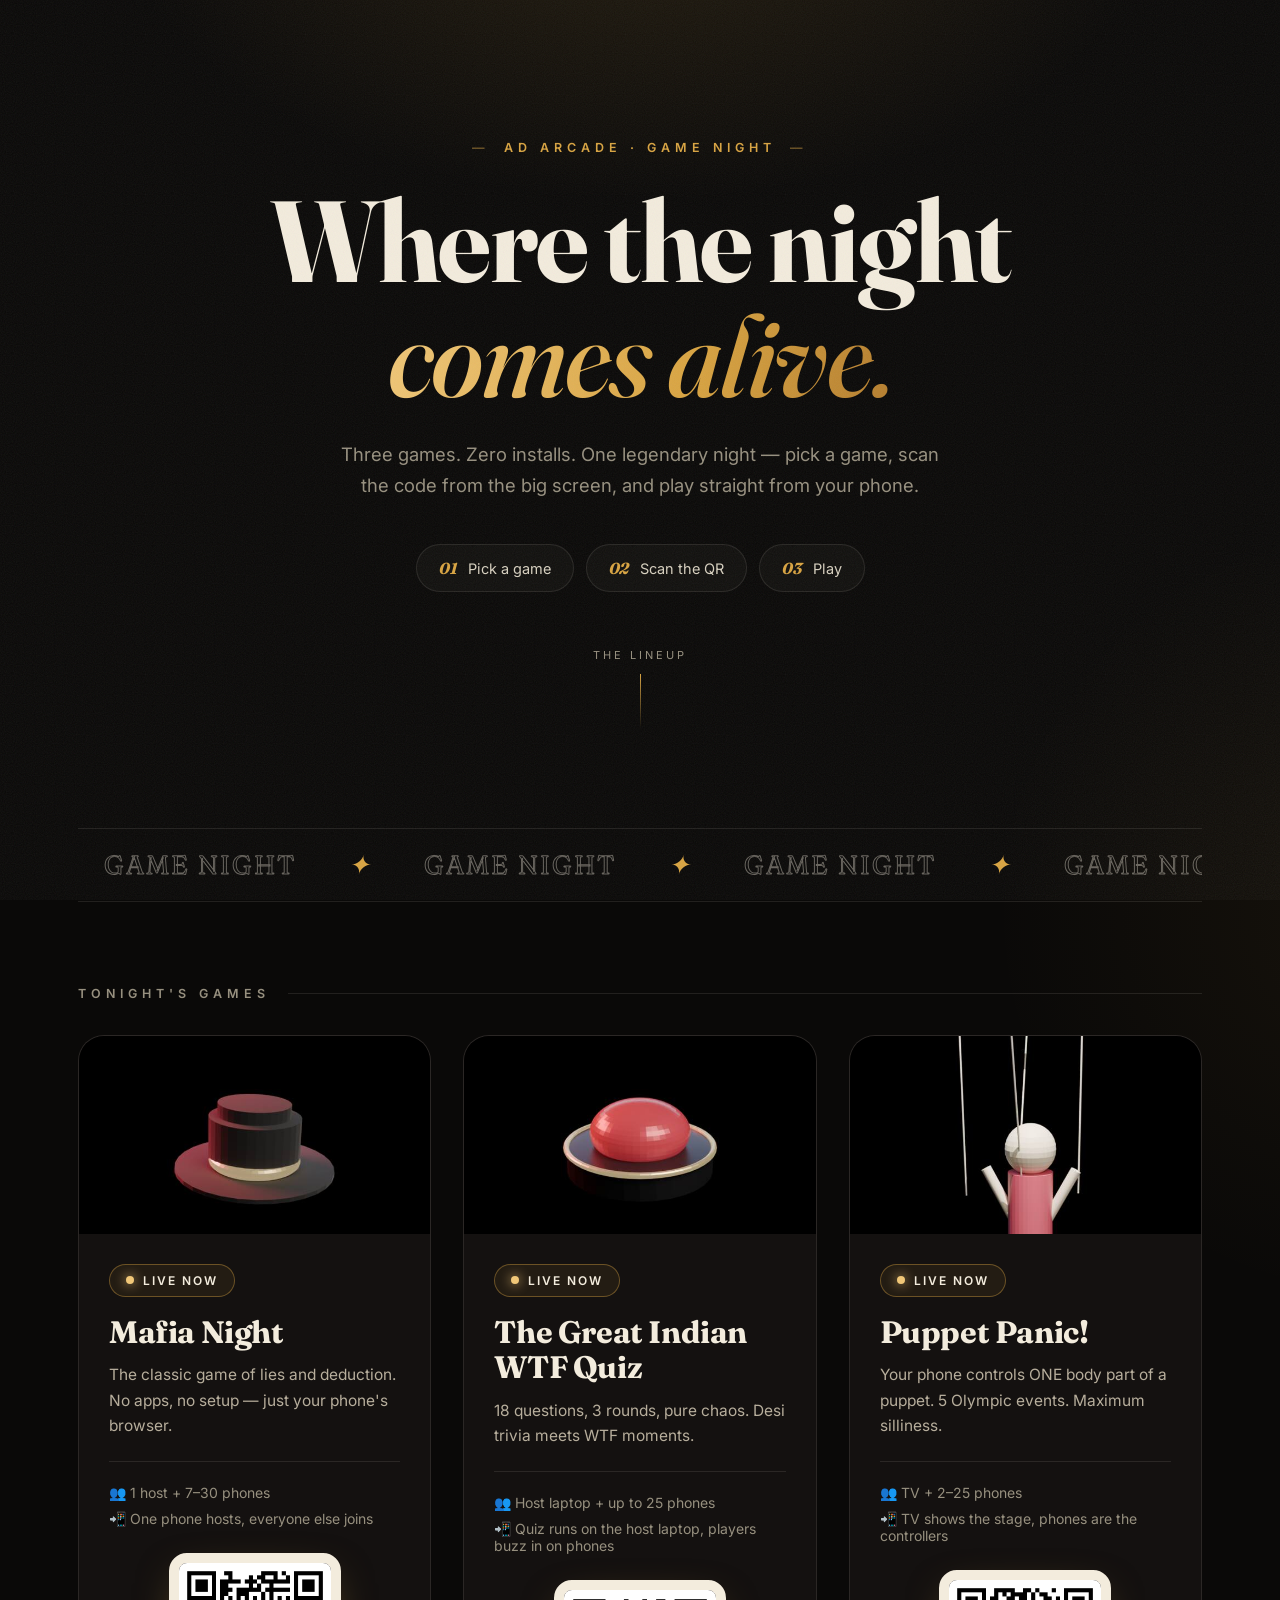
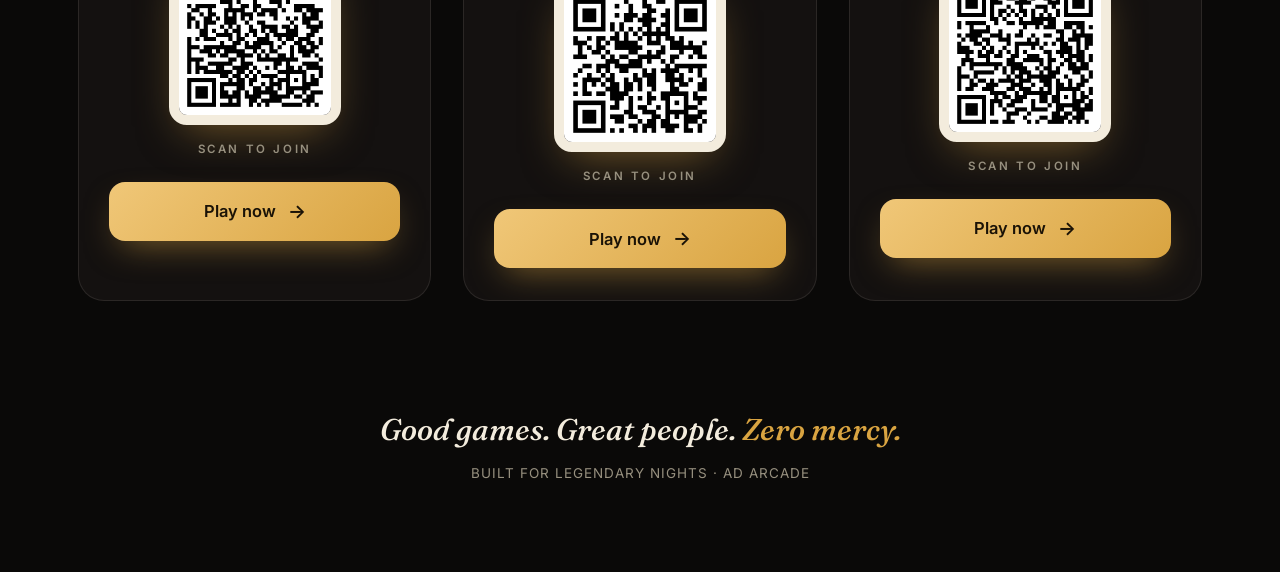
==== commit 70049203: "Arcade hub v5 — bespoke concept art per game: fedora (Mafia), buzzer (Quiz), marionette (Puppet), al" ====
--- a/hub.html
+++ b/hub.html
@@ -125,7 +125,7 @@
   <div class="grid">
 
     <article class="card reveal" style="--d:0.0s">
-      <div class="art"><img src="[data-uri]" alt="Mafia Night artwork"></div>
+      <div class="art"><img src="[data-uri]" alt="Mafia Night artwork"></div>
       <div class="cbody">
         <span class="live"><i></i>Live now</span>
         <h2>Mafia Night</h2>
@@ -143,7 +143,7 @@
     </article>
 
     <article class="card reveal" style="--d:0.12s">
-      <div class="art"><img src="[data-uri]" alt="The Great Indian WTF Quiz artwork"></div>
+      <div class="art"><img src="[data-uri]" alt="The Great Indian WTF Quiz artwork"></div>
       <div class="cbody">
         <span class="live"><i></i>Live now</span>
         <h2>The Great Indian WTF Quiz</h2>
@@ -161,7 +161,7 @@
     </article>
 
     <article class="card reveal" style="--d:0.24s">
-      <div class="art"><img src="[data-uri]" alt="Puppet Panic! artwork"></div>
+      <div class="art"><img src="[data-uri]" alt="Puppet Panic! artwork"></div>
       <div class="cbody">
         <span class="live"><i></i>Live now</span>
         <h2>Puppet Panic!</h2>
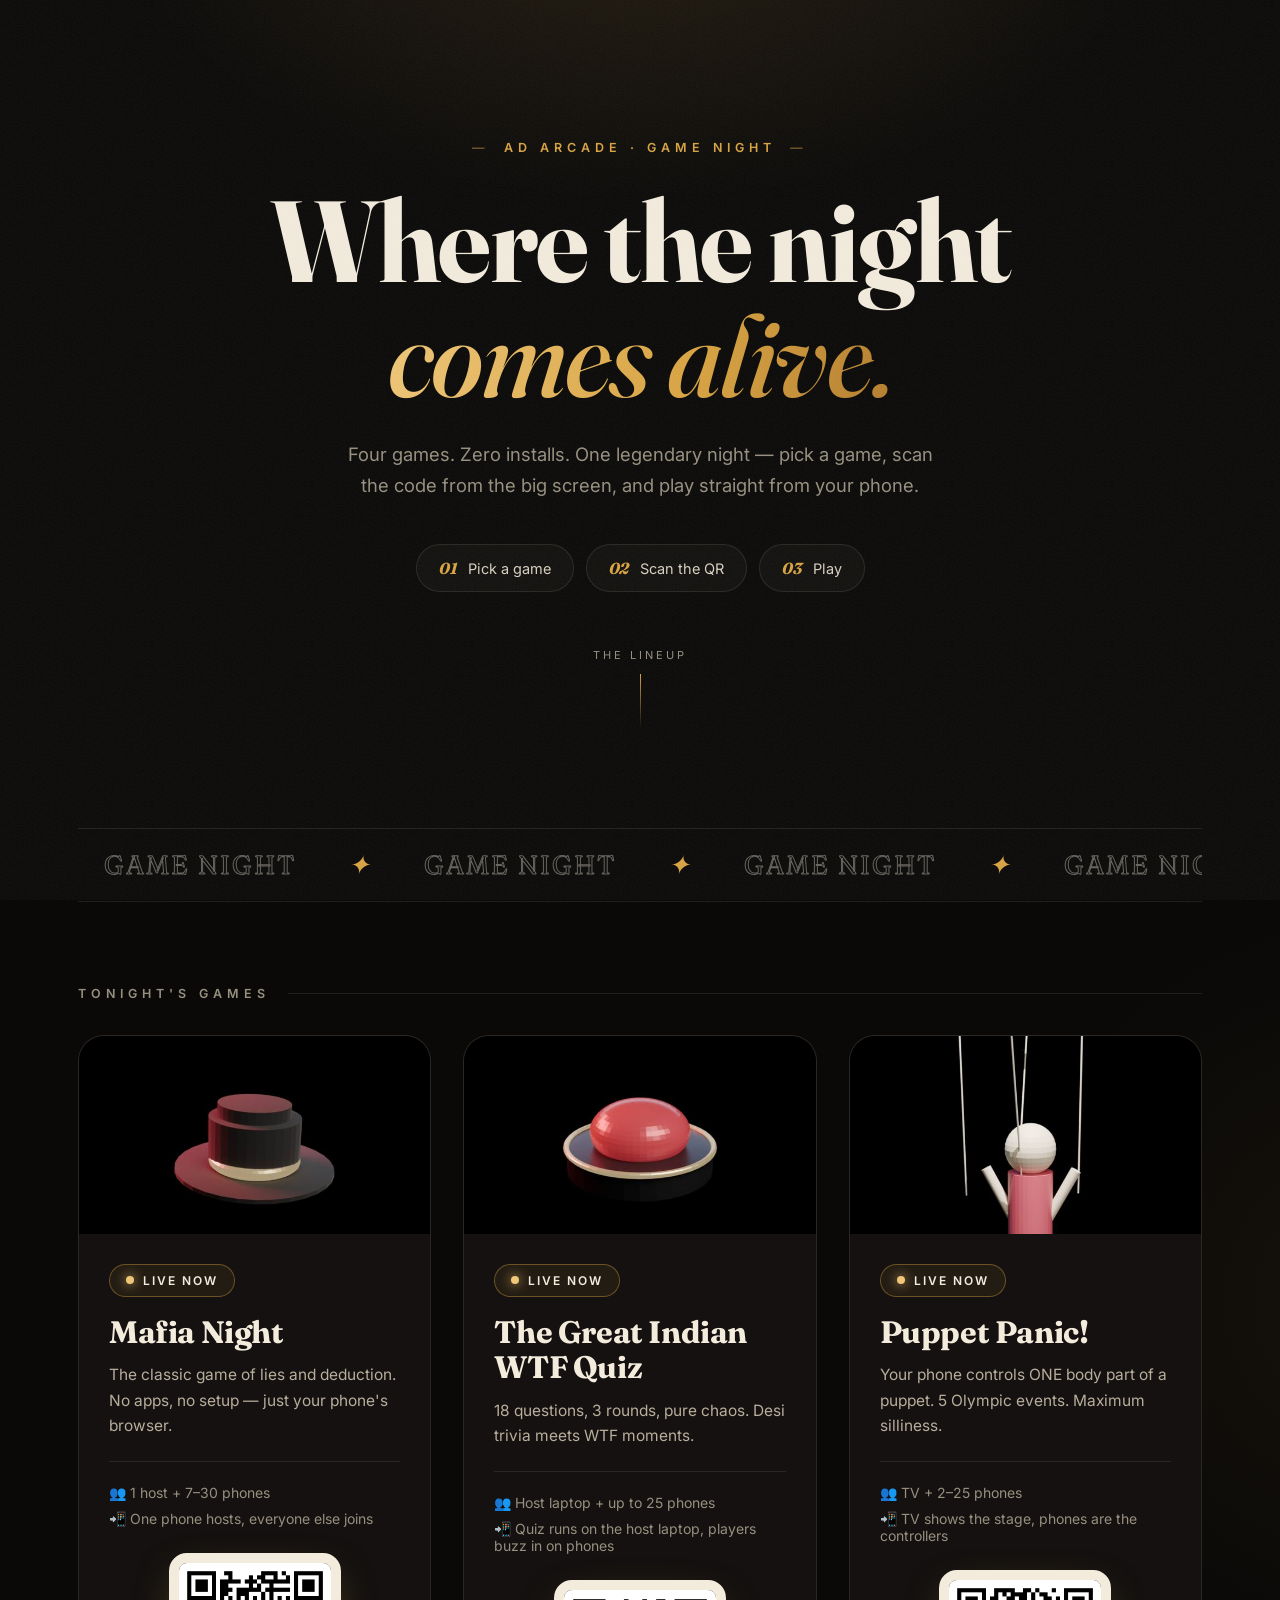
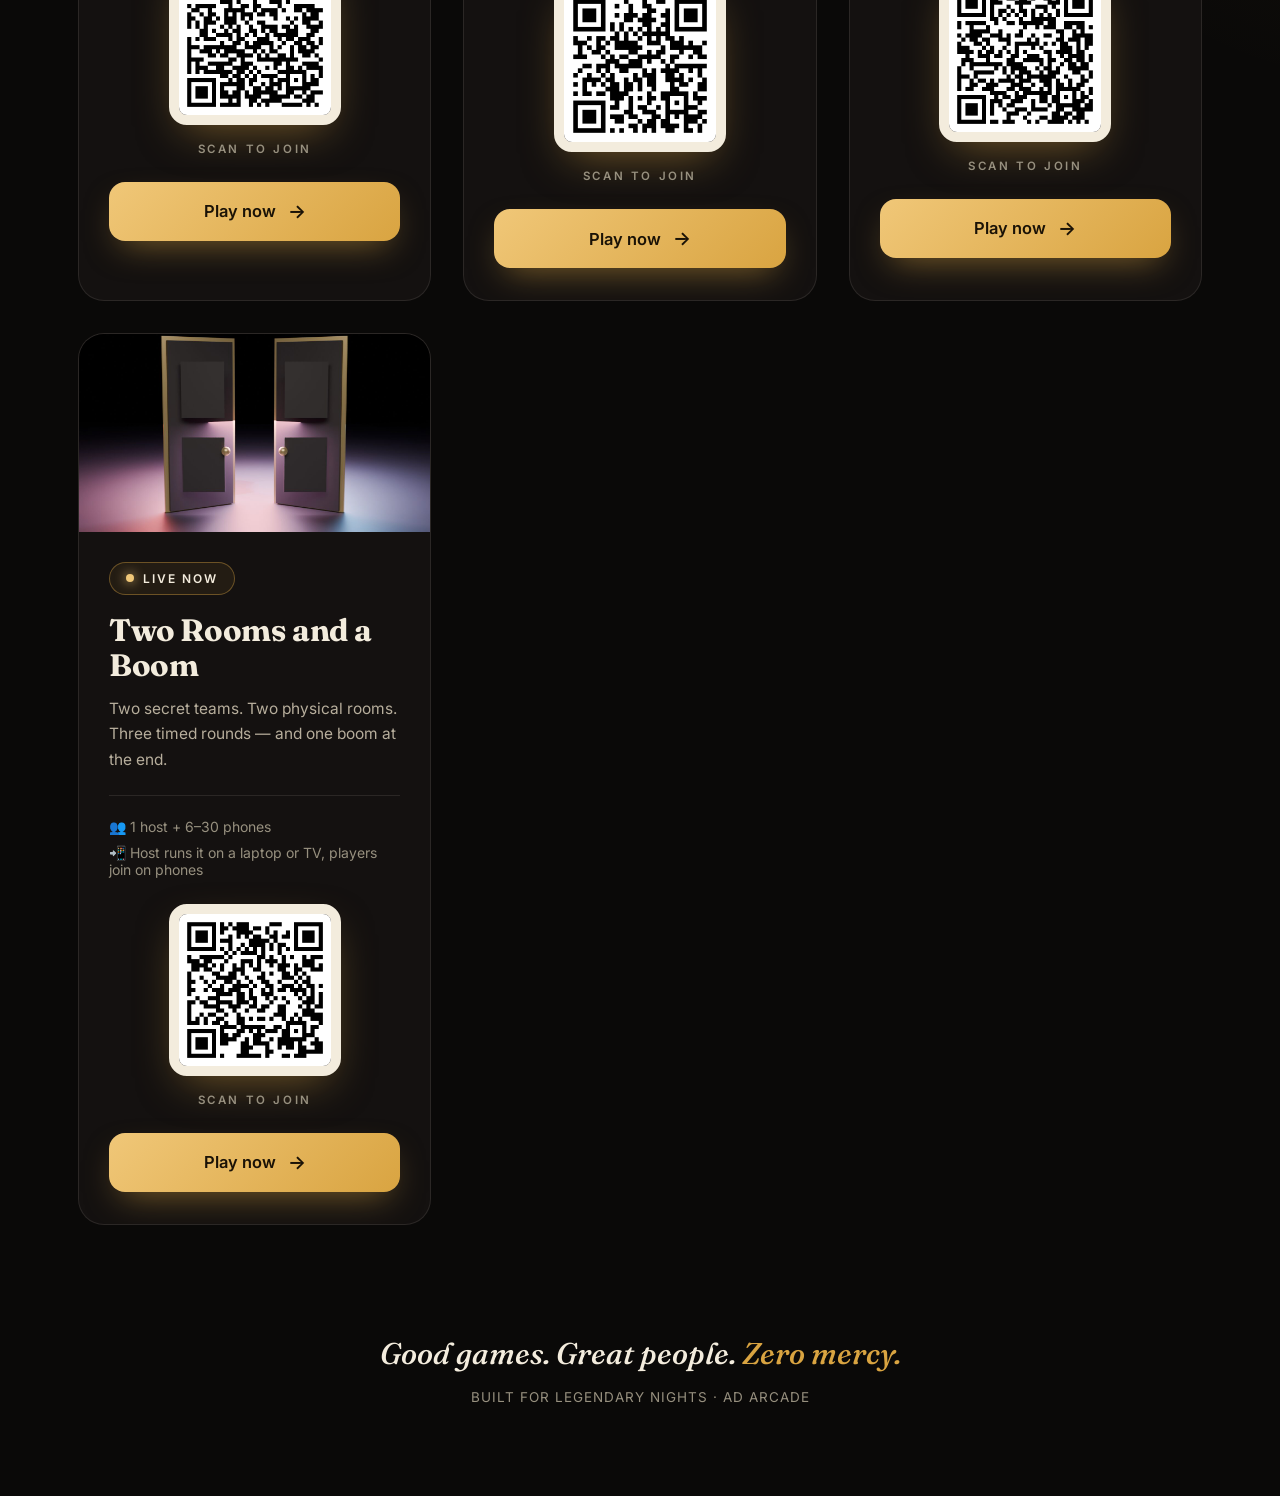
==== commit 3c02ce53: "Arcade hub v6 — add Two Rooms and a Boom (Blender two-doors art), hero now says four games" ====
--- a/hub.html
+++ b/hub.html
@@ -112,7 +112,7 @@
   <section class="hero">
     <div class="eyebrow">AD Arcade · Game Night</div>
     <h1>Where the night<br><em>comes alive.</em></h1>
-    <p class="lede">Three games. Zero installs. One legendary night — pick a game, scan the code from the big screen, and play straight from your phone.</p>
+    <p class="lede">Four games. Zero installs. One legendary night — pick a game, scan the code from the big screen, and play straight from your phone.</p>
     <div class="how">
       <div class="step"><b>01</b>Pick a game</div>
       <div class="step"><b>02</b>Scan the QR</div>
@@ -175,6 +175,24 @@
           <div class="qr-cap">Scan to join</div>
         </div>
         <a class="play" href="https://adityasuresh109.github.io/Puppet-Panic/play.html" target="_blank" rel="noopener">Play now <span>→</span></a>
+      </div>
+    </article>
+
+    <article class="card reveal" style="--d:0.36s">
+      <div class="art"><img src="[data-uri]" alt="Two Rooms and a Boom artwork"></div>
+      <div class="cbody">
+        <span class="live"><i></i>Live now</span>
+        <h2>Two Rooms and a Boom</h2>
+        <p class="tagline">Two secret teams. Two physical rooms. Three timed rounds — and one boom at the end.</p>
+        <div class="meta">
+          <span>👥 1 host + 6–30 phones</span>
+          <span>📲 Host runs it on a laptop or TV, players join on phones</span>
+        </div>
+        <div class="qr-wrap">
+          <img class="qr" src="[data-uri]" alt="QR code for Two Rooms and a Boom">
+          <div class="qr-cap">Scan to join</div>
+        </div>
+        <a class="play" href="https://adityasuresh109.github.io/Two-Rooms-and-a-Boom/" target="_blank" rel="noopener">Play now <span>→</span></a>
       </div>
     </article>
   </div>
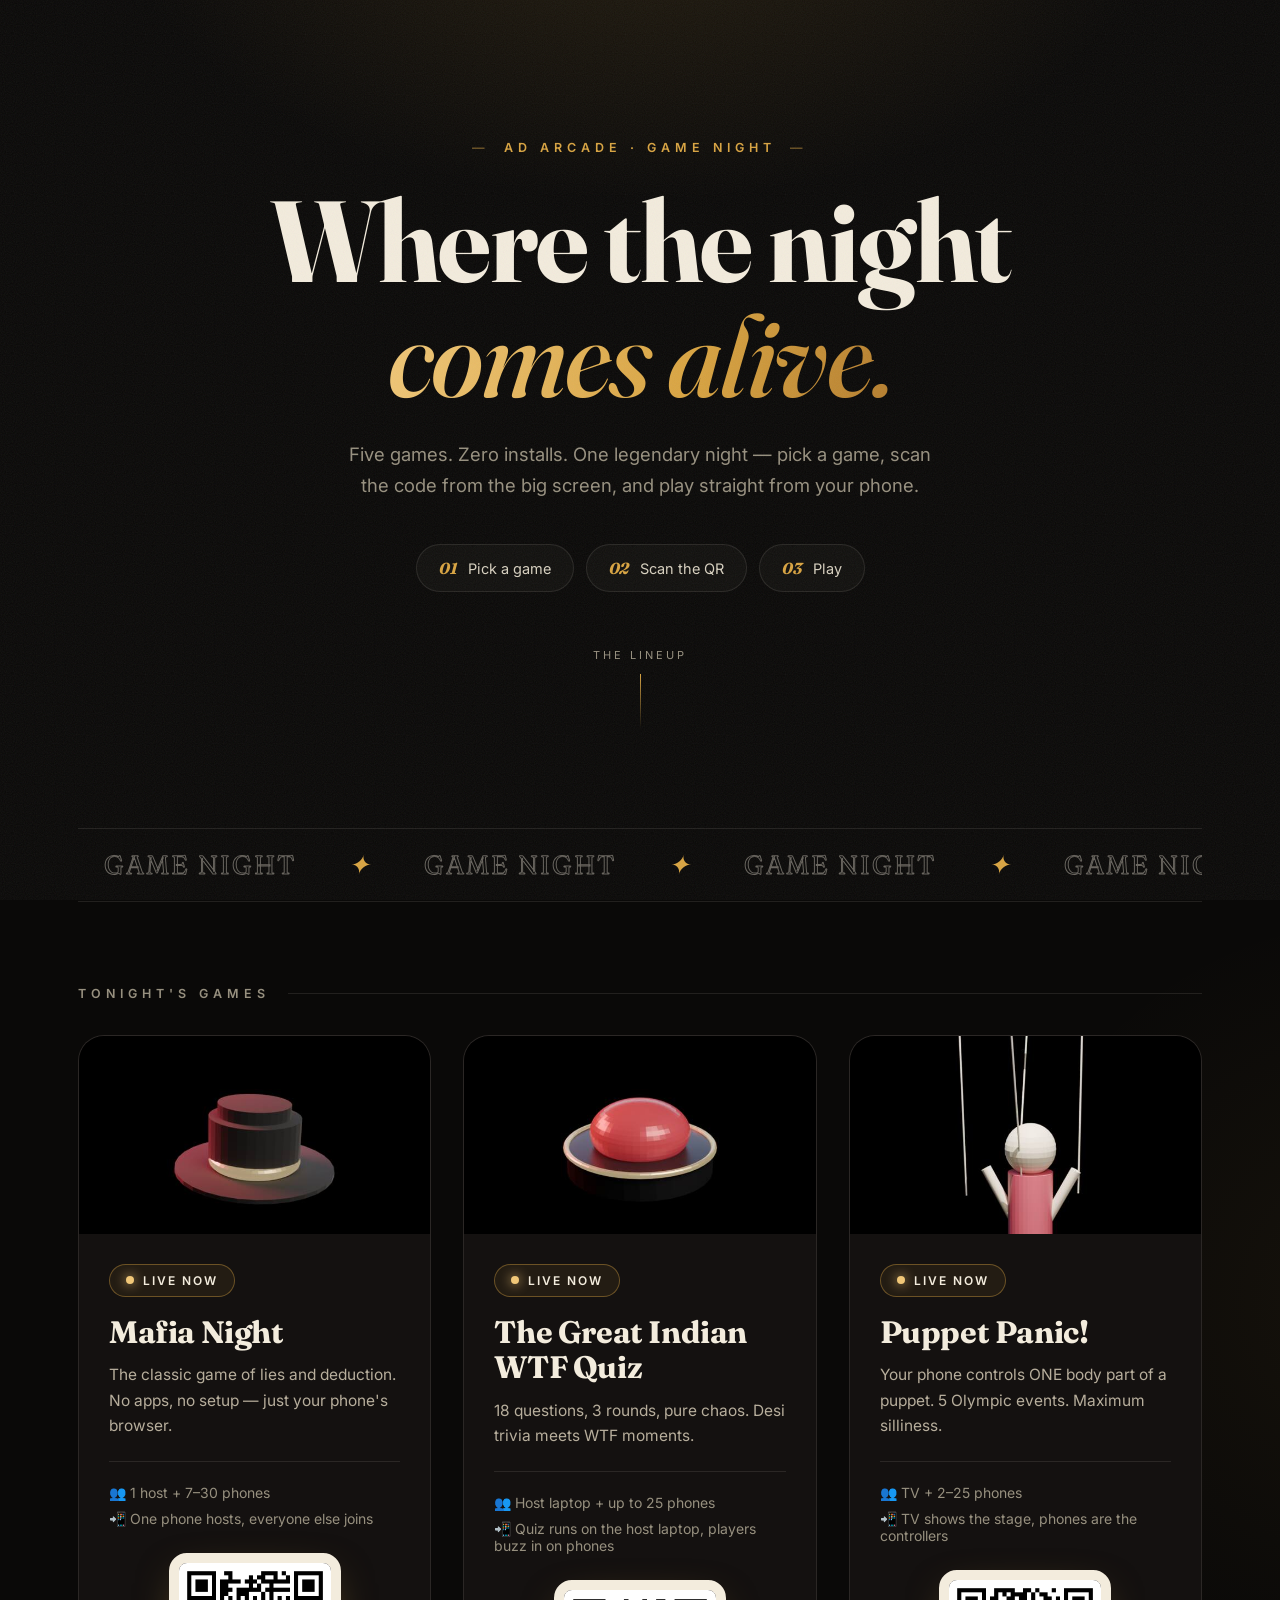
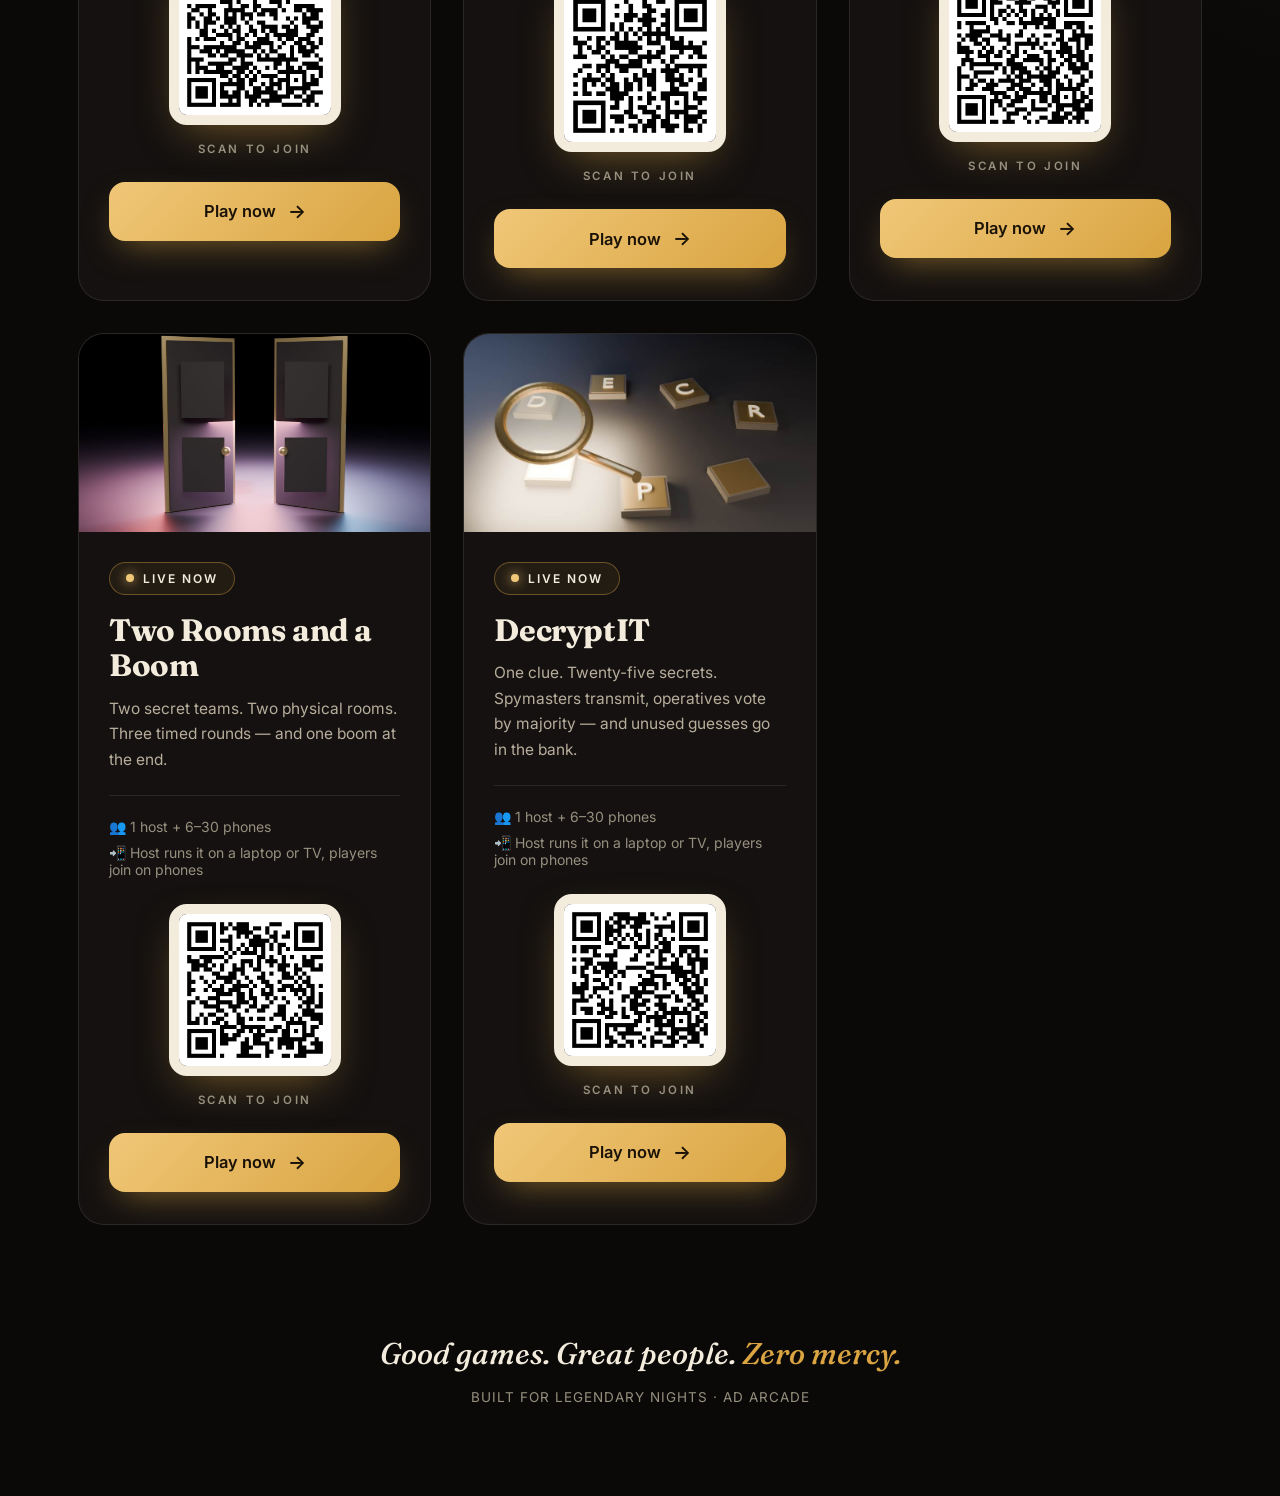
==== commit de064099: "Arcade hub v7 — add DecryptIT (Blender magnifying-glass art), hero now says five games" ====
--- a/hub.html
+++ b/hub.html
@@ -112,7 +112,7 @@
   <section class="hero">
     <div class="eyebrow">AD Arcade · Game Night</div>
     <h1>Where the night<br><em>comes alive.</em></h1>
-    <p class="lede">Four games. Zero installs. One legendary night — pick a game, scan the code from the big screen, and play straight from your phone.</p>
+    <p class="lede">Five games. Zero installs. One legendary night — pick a game, scan the code from the big screen, and play straight from your phone.</p>
     <div class="how">
       <div class="step"><b>01</b>Pick a game</div>
       <div class="step"><b>02</b>Scan the QR</div>
@@ -193,6 +193,24 @@
           <div class="qr-cap">Scan to join</div>
         </div>
         <a class="play" href="https://adityasuresh109.github.io/Two-Rooms-and-a-Boom/" target="_blank" rel="noopener">Play now <span>→</span></a>
+      </div>
+    </article>
+
+    <article class="card reveal" style="--d:0.48s">
+      <div class="art"><img src="[data-uri]" alt="DecryptIT artwork"></div>
+      <div class="cbody">
+        <span class="live"><i></i>Live now</span>
+        <h2>DecryptIT</h2>
+        <p class="tagline">One clue. Twenty-five secrets. Spymasters transmit, operatives vote by majority — and unused guesses go in the bank.</p>
+        <div class="meta">
+          <span>👥 1 host + 6–30 phones</span>
+          <span>📲 Host runs it on a laptop or TV, players join on phones</span>
+        </div>
+        <div class="qr-wrap">
+          <img class="qr" src="[data-uri]" alt="QR code for DecryptIT">
+          <div class="qr-cap">Scan to join</div>
+        </div>
+        <a class="play" href="https://adityasuresh109.github.io/DecryptIT/" target="_blank" rel="noopener">Play now <span>→</span></a>
       </div>
     </article>
   </div>
